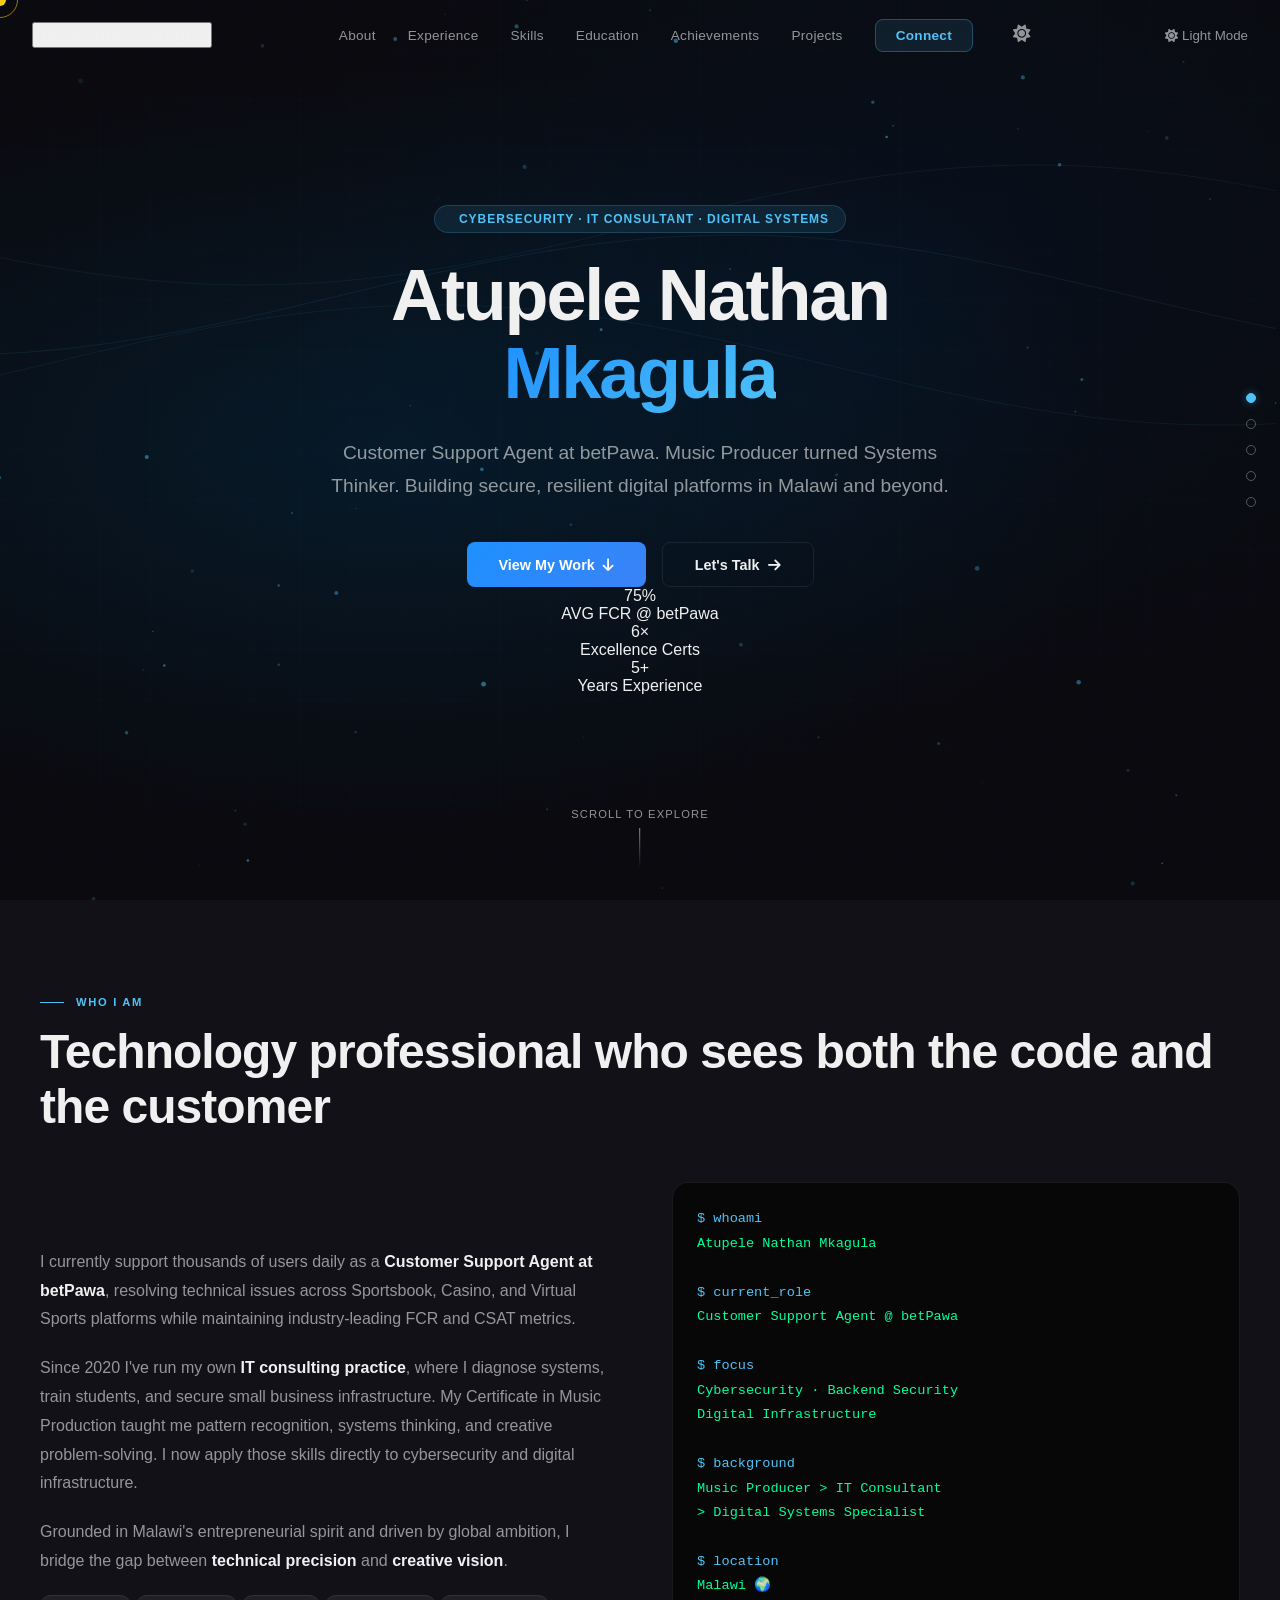
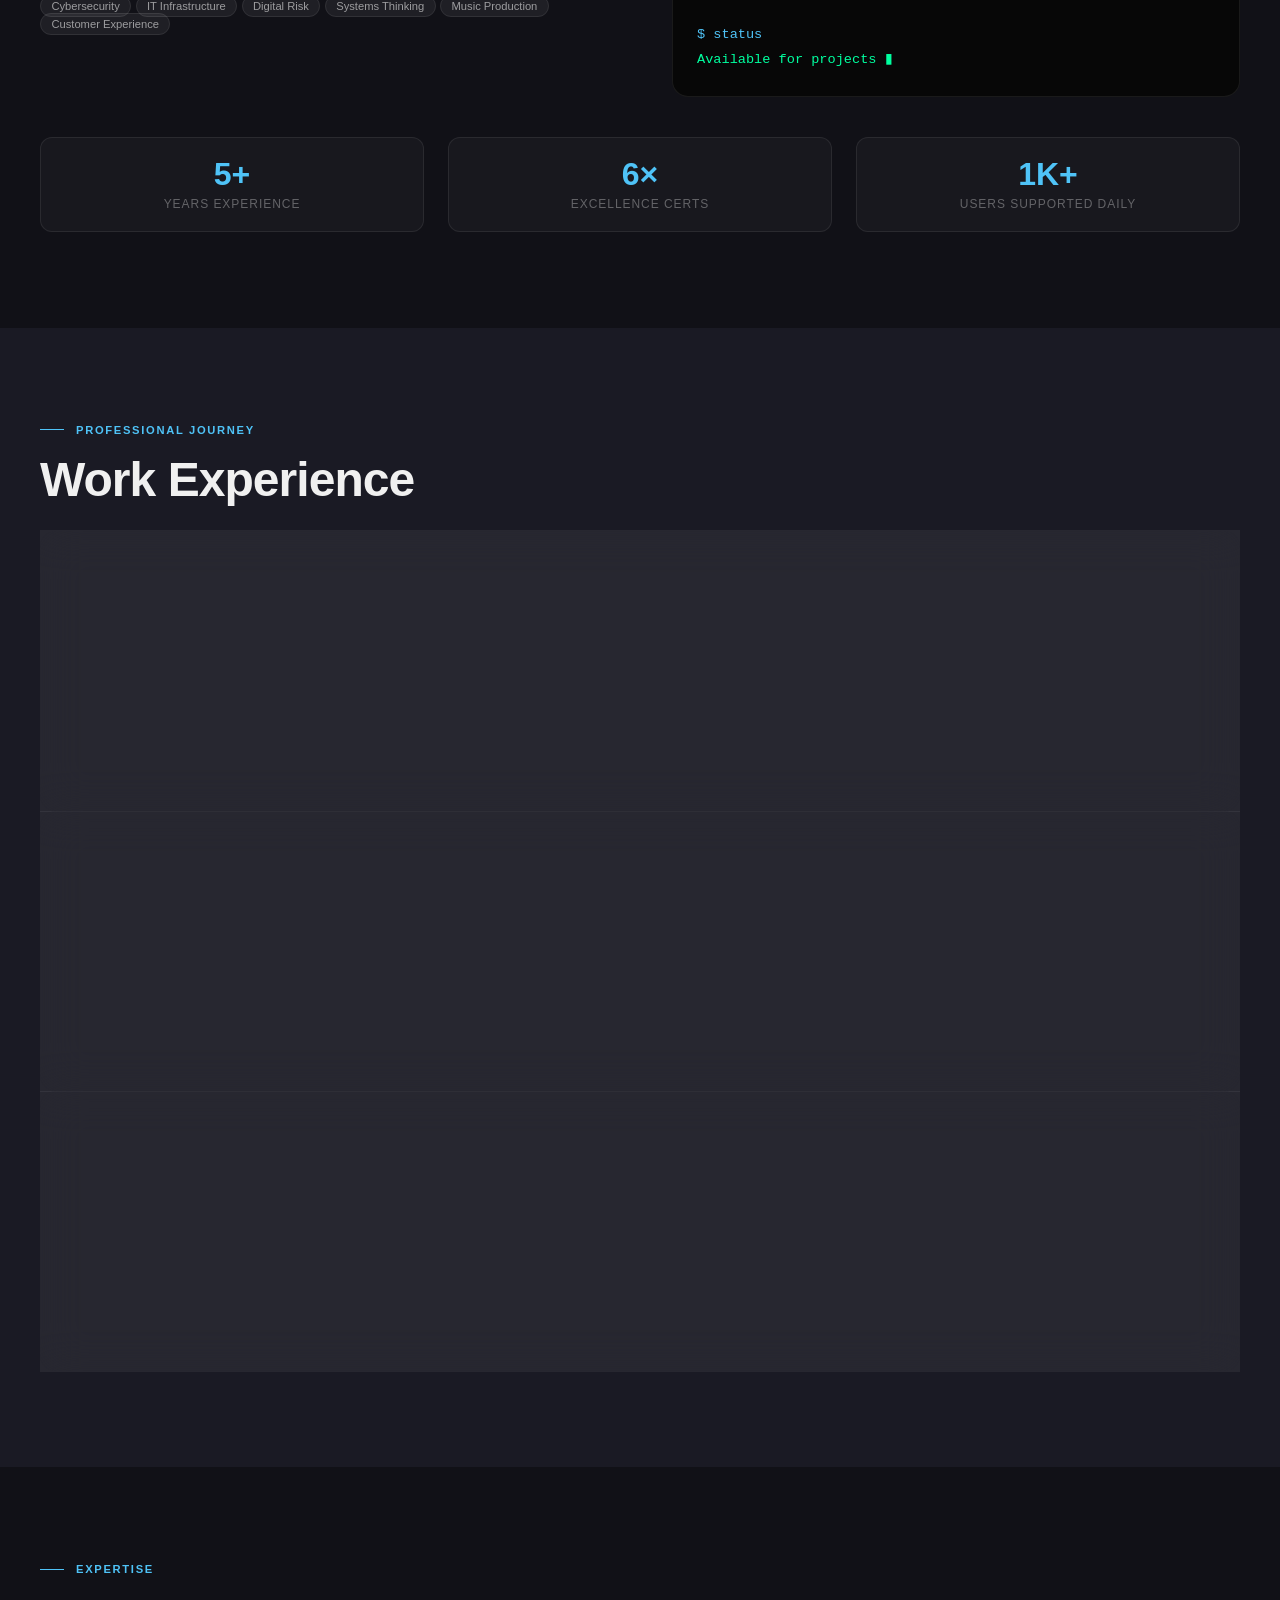
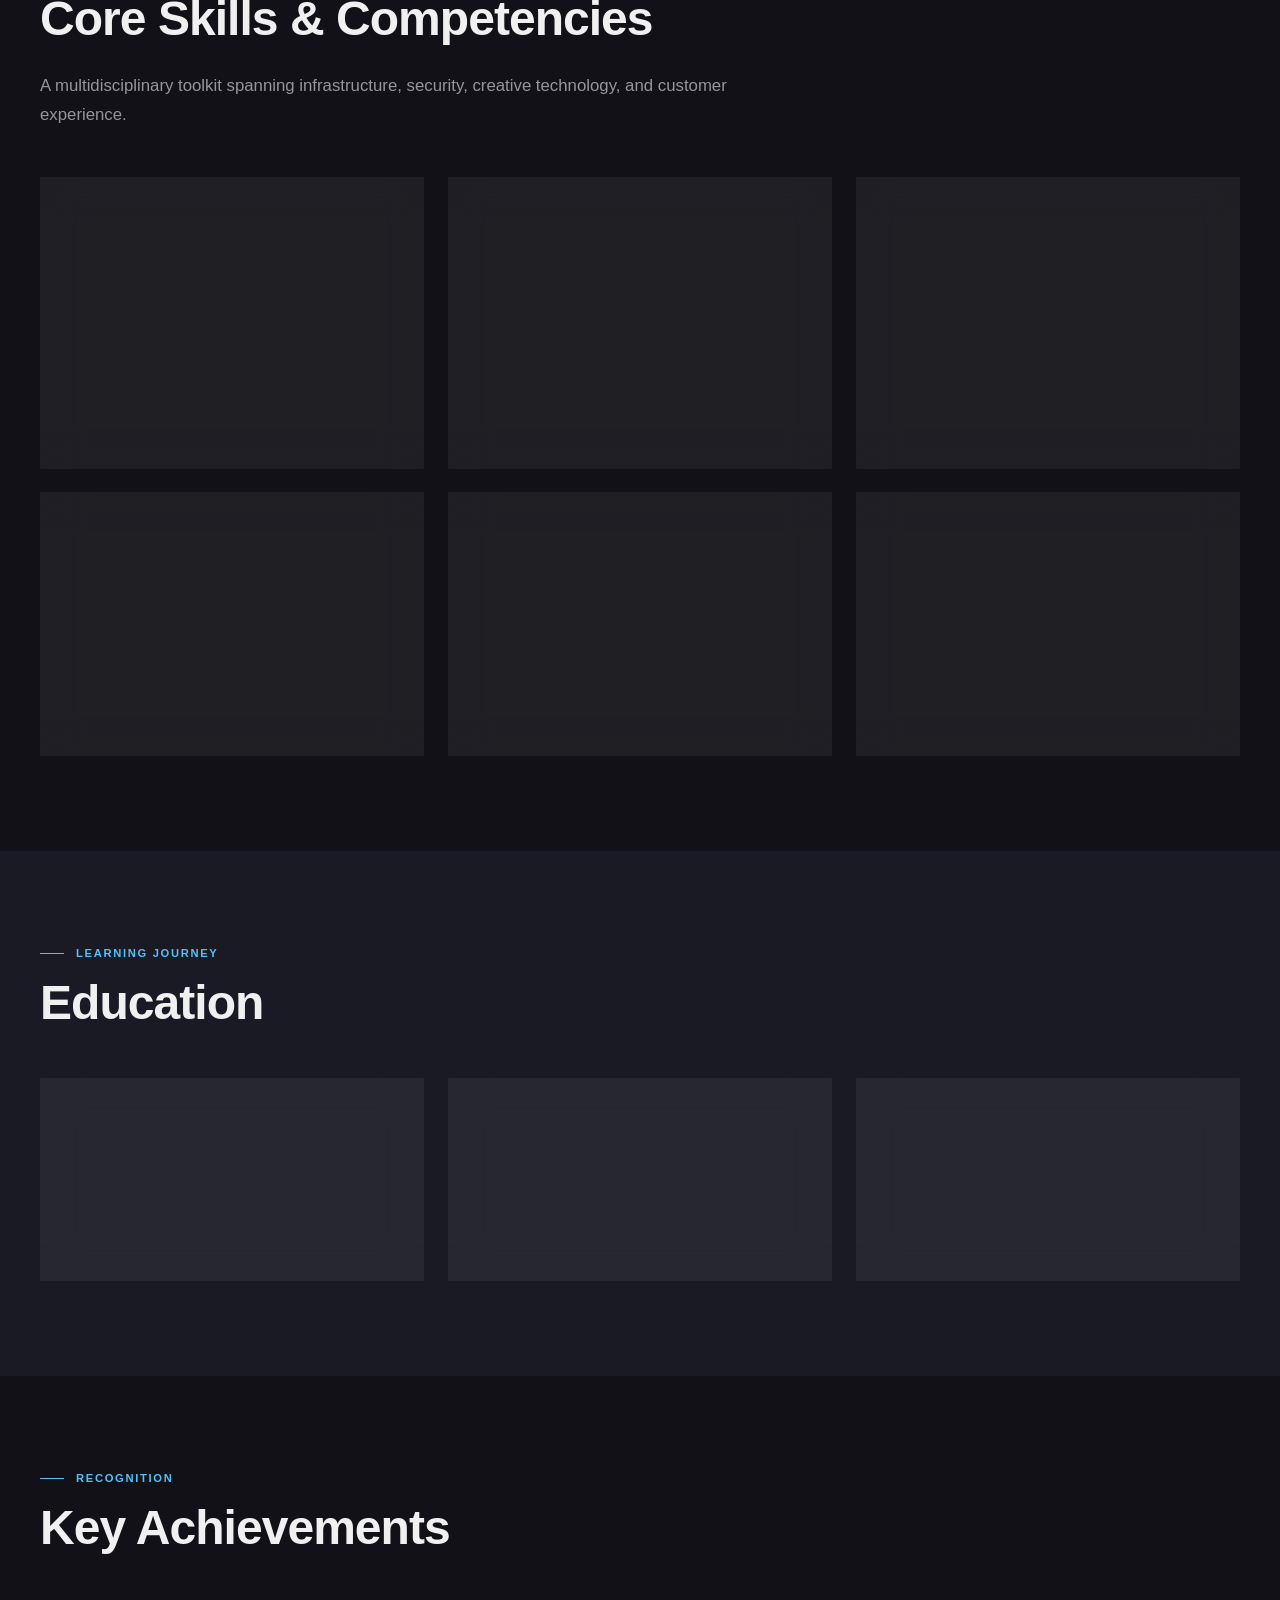
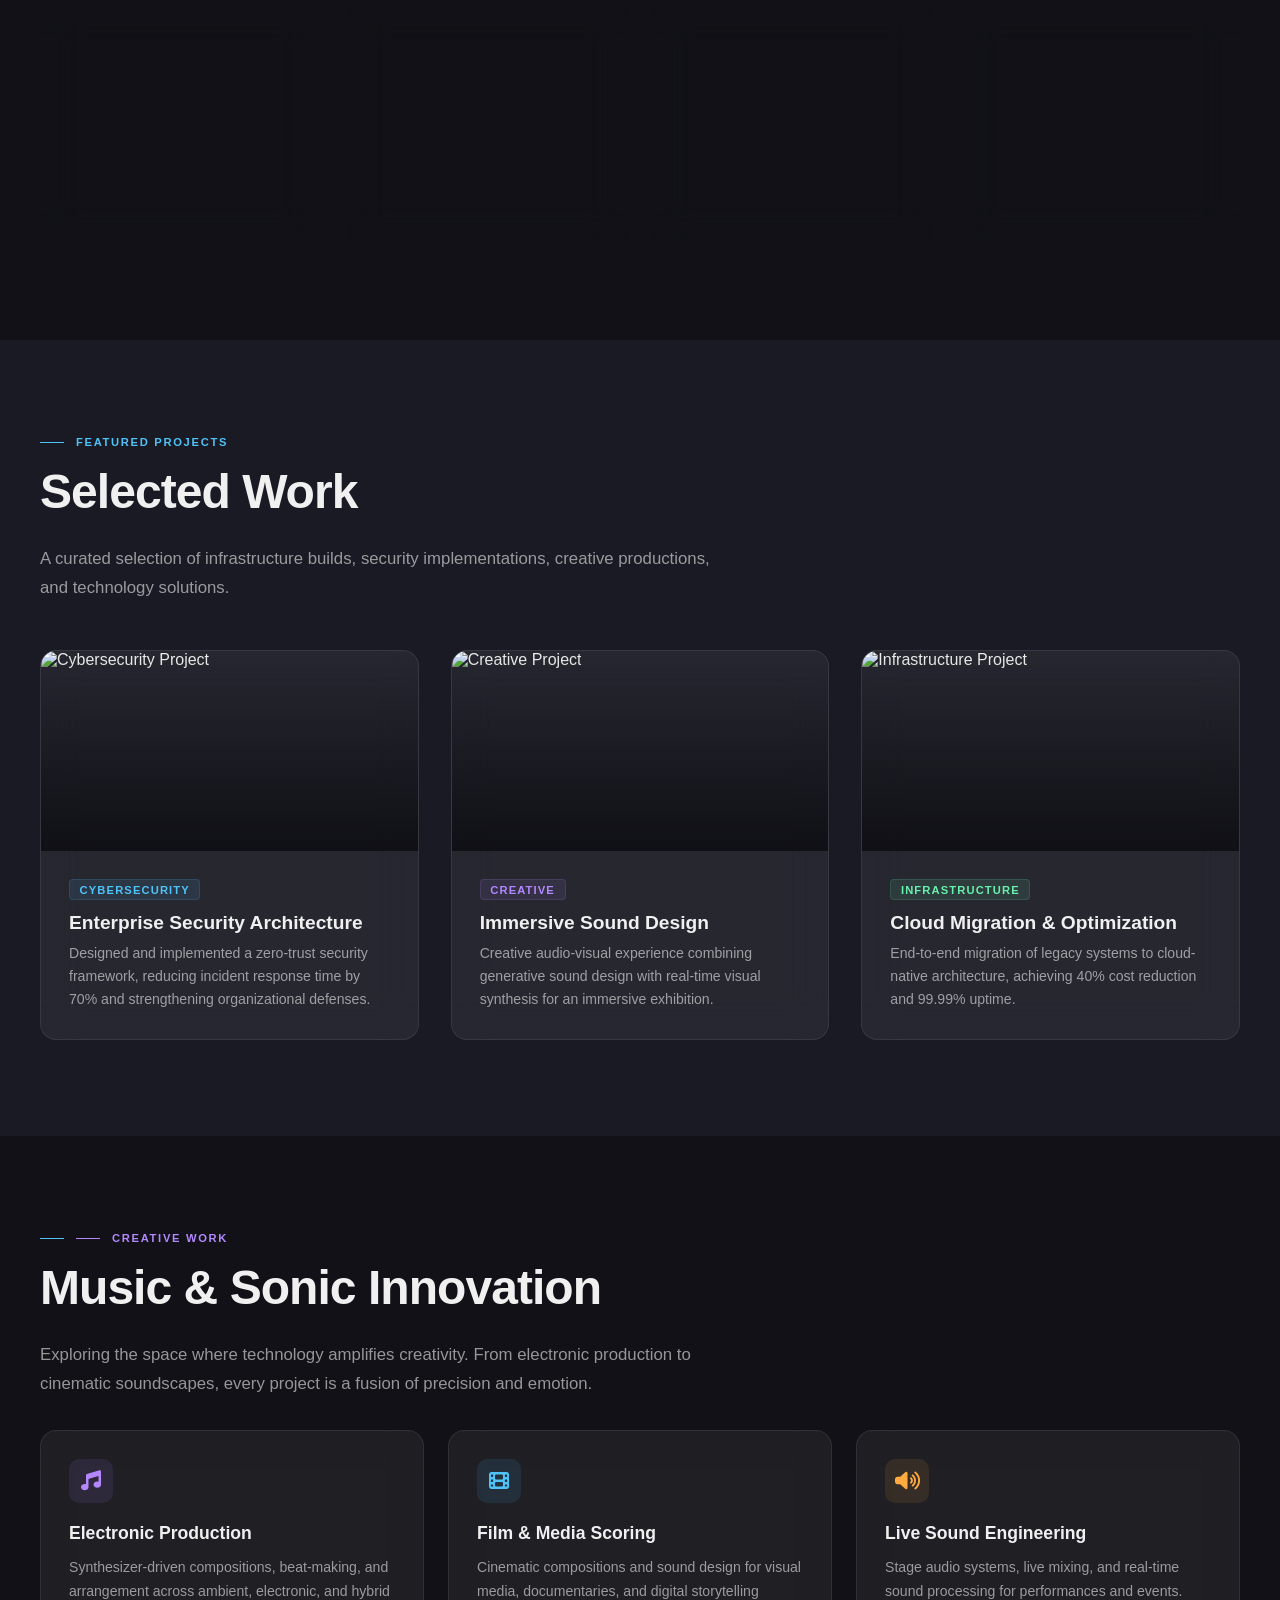
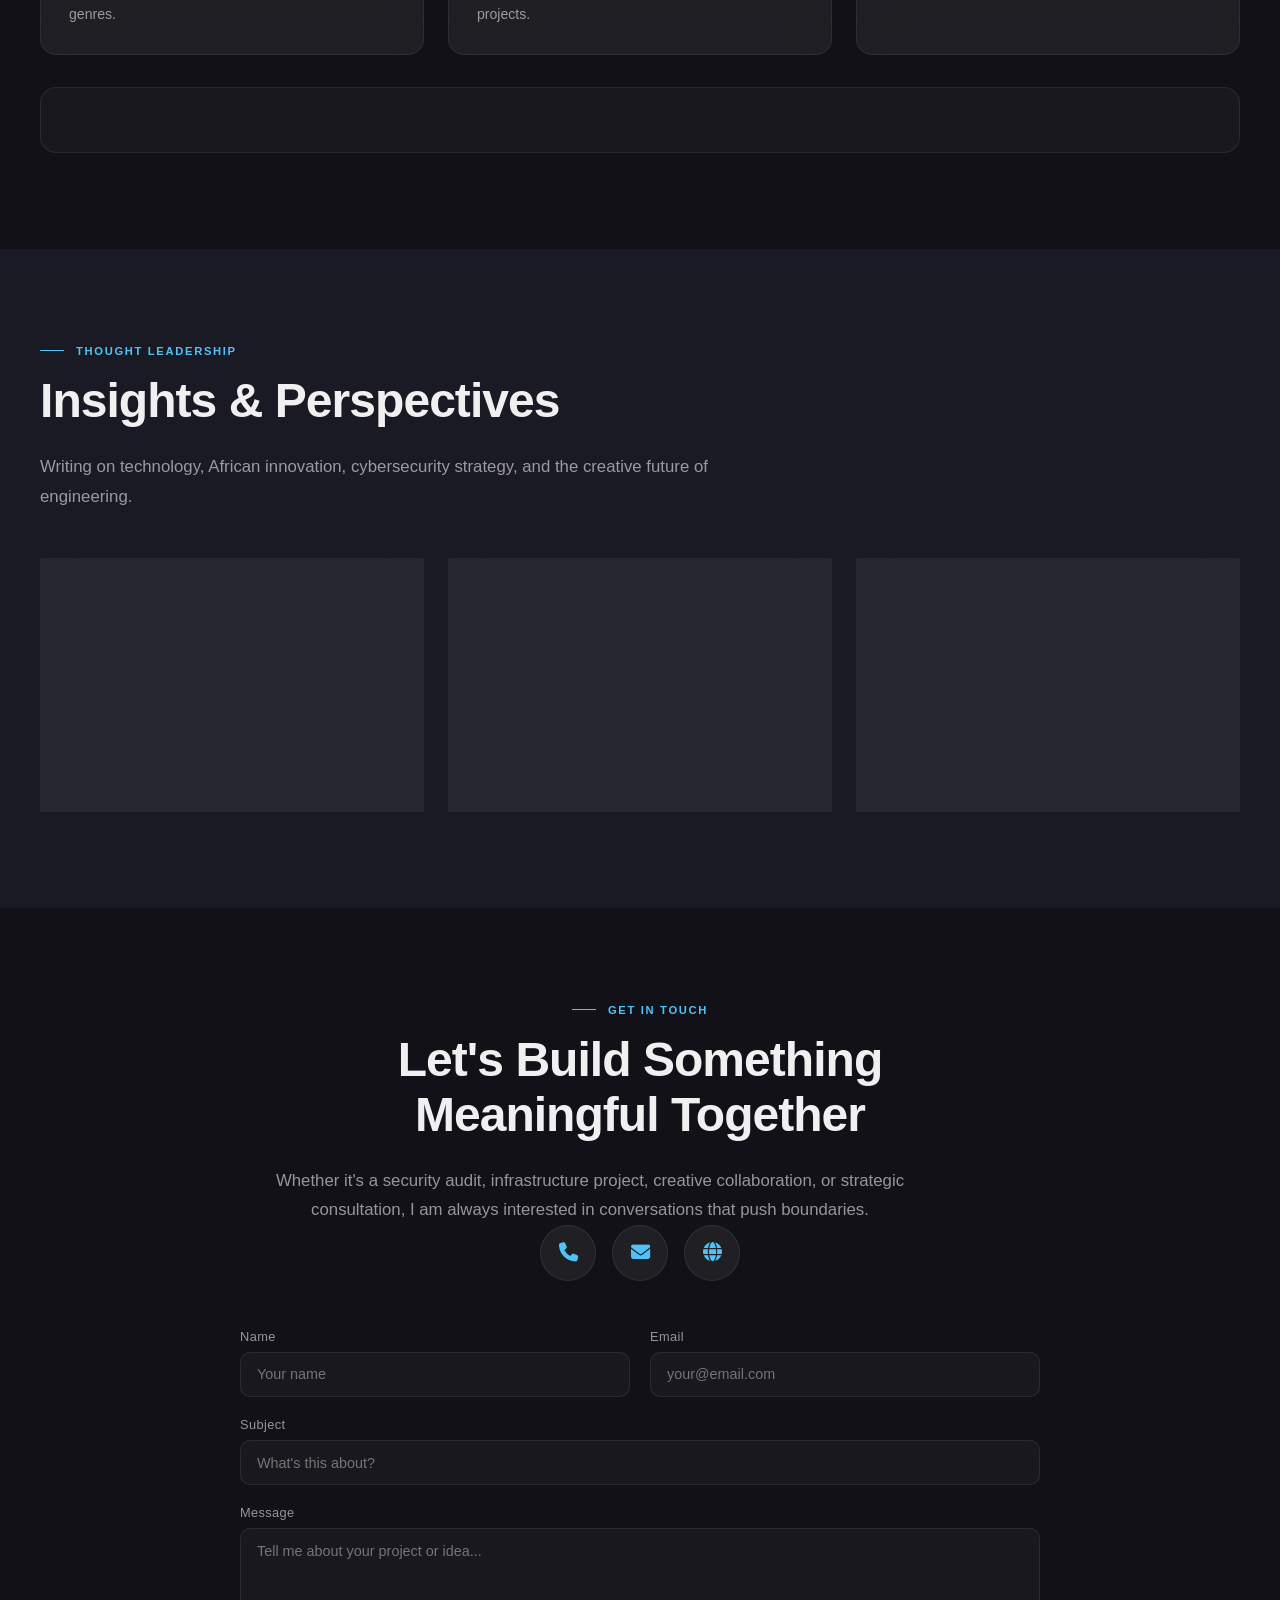
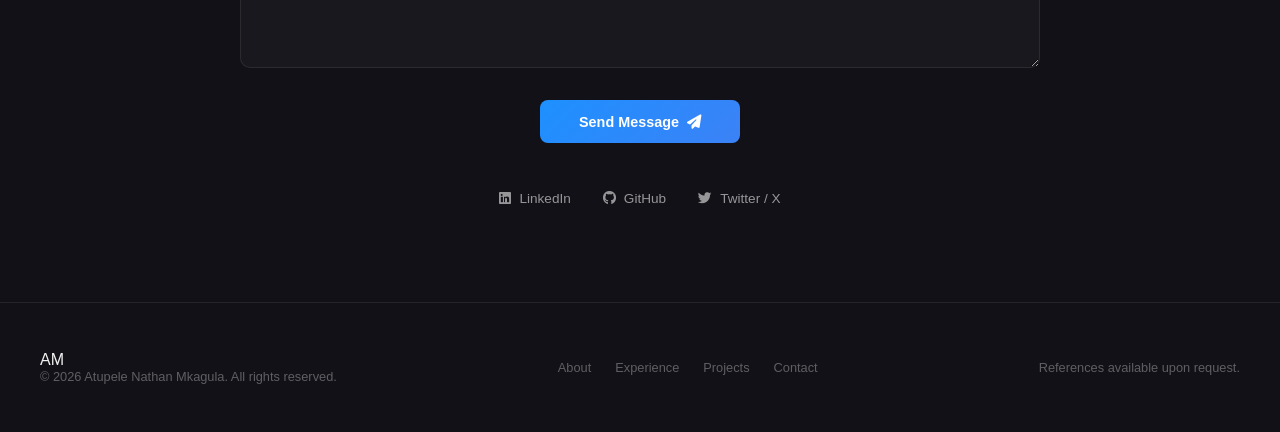
==== main/index.html @ 5ea6d893 "Rename index.html to main/index.html" ====
<!DOCTYPE html>
<html lang="en">
<head>
    <meta charset="UTF-8">
    <meta name="viewport" content="width=device-width, initial-scale=1.0, viewport-fit=cover">
    <title>Atupele Nathan Mkagula</title>
    
    <script src="https://cdn.tailwindcss.com"></script>
    <link rel="stylesheet" href="https://cdnjs.cloudflare.com/ajax/libs/font-awesome/6.5.1/css/all.min.css">
    <link rel="stylesheet" href="https://cdn.jsdelivr.net/npm/@fontsource/inter@5.0.16/400.css">
    <link rel="stylesheet" href="https://cdn.jsdelivr.net/npm/@fontsource/inter@5.0.16/500.css">
    <link rel="stylesheet" href="https://cdn.jsdelivr.net/npm/@fontsource/inter@5.0.16/600.css">
    <link rel="stylesheet" href="https://cdn.jsdelivr.net/npm/@fontsource/inter@5.0.16/700.css">
    <link rel="stylesheet" href="https://cdn.jsdelivr.net/npm/@fontsource/inter@5.0.16/800.css">
    <link rel="stylesheet" href="https://cdn.jsdelivr.net/npm/@fontsource/space-grotesk@5.0.18/300.css">
    <link rel="stylesheet" href="https://cdn.jsdelivr.net/npm/@fontsource/space-grotesk@5.0.18/400.css">
    <link rel="stylesheet" href="https://cdn.jsdelivr.net/npm/@fontsource/space-grotesk@5.0.18/500.css">
    <link rel="stylesheet" href="https://cdn.jsdelivr.net/npm/@fontsource/space-grotesk@5.0.18/600.css">
    <link rel="stylesheet" href="https://cdn.jsdelivr.net/npm/@fontsource/space-grotesk@5.0.18/700.css">
    
    <style>
        *, *::before, *::after { margin: 0; padding: 0; box-sizing: border-box; }
        
        :root {
            --brand-blue: #1e90ff;
            --brand-light: #4fc3f7;
            --brand-gold: #ffd700;
            --brand-purple: #b388ff;
            --brand-green: #69f0ae;
            --brand-warm: #ffab40;
            --duration-fast: 220ms;
            --duration-medium: 520ms;
            --duration-long: 800ms;
            --easing: cubic-bezier(.2,.9,.3,1);
            --card-ease: cubic-bezier(.16,.84,.32,1);
            --spring: cubic-bezier(.34,1.56,.64,1);
            --font-body: 'Inter', -apple-system, sans-serif;
            --font-display: 'Space Grotesk', sans-serif;
        }

        body {
            --bg-primary: #0a0a0f;
            --bg-secondary: #111117;
            --bg-tertiary: #1a1a24;
            --text-primary: #f0f0f0;
            --text-secondary: rgba(240,240,240,0.6);
            --text-muted: rgba(240,240,240,0.35);
            --border-light: rgba(255,255,255,0.08);
            --card-bg: rgba(255,255,255,0.04);
            --card-glass: rgba(255,255,255,0.06);
            --nav-bg: rgba(10,10,15,0.85);
            --surface: rgba(255,255,255,0.03);
            --vh: 1vh;
        }

        body.light-mode {
            --bg-primary: #fafafa;
            --bg-secondary: #ffffff;
            --bg-tertiary: #f4f4f7;
            --text-primary: #18181b;
            --text-secondary: #52525b;
            --text-muted: #a1a1aa;
            --border-light: #e4e4e7;
            --card-bg: #ffffff;
            --card-glass: rgba(255,255,255,0.8);
            --nav-bg: rgba(255,255,255,0.92);
            --surface: rgba(0,0,0,0.03);
        }

        html {
            scroll-behavior: smooth;
            scrollbar-width: thin;
            scrollbar-color: rgba(255,255,255,0.15) transparent;
        }
        
        body {
            background-color: var(--bg-primary);
            color: var(--text-primary);
            font-family: var(--font-body);
            overflow-x: hidden;
            -webkit-font-smoothing: antialiased;
            -moz-osx-font-smoothing: grayscale;
            cursor: none;
            transition: background-color 0.4s ease, color 0.3s ease;
        }

        .loader { position: fixed; inset: 0; z-index: 10000; background: #0a0a0f; display: flex; align-items: center; justify-content: center; flex-direction: column; gap: 1.5rem; transition: opacity 0.6s, visibility 0.6s; }
        .loader.hidden { opacity: 0; visibility: hidden; pointer-events: none; }
        .loader-bar { width: 120px; height: 2px; background: rgba(255,255,255,0.1); border-radius: 2px; overflow: hidden; }
        .loader-bar-inner { height: 100%; background: var(--brand-light); border-radius: 2px; animation: loader-progress 1.5s ease-in-out forwards; }
        @keyframes loader-progress { 0% { width: 0%; } 100% { width: 100%; } }
        .loader-text { font-family: var(--font-display); font-size: 0.75rem; letter-spacing: 0.15em; text-transform: uppercase; color: var(--text-secondary); }

        #cursor { position: fixed; top: 0; left: 0; width: 12px; height: 12px; background: var(--brand-gold); border-radius: 50%; pointer-events: none; z-index: 9999; transform: translate(-50%,-50%); transition: width 220ms var(--spring), height 220ms var(--spring), background 220ms, opacity 220ms; mix-blend-mode: exclusion; }
        #cursor-ring { position: fixed; top: 0; left: 0; width: 36px; height: 36px; border: 1.5px solid rgba(255,215,0,0.55); border-radius: 50%; pointer-events: none; z-index: 9998; transform: translate(-50%,-50%); transition: width 380ms var(--easing), height 380ms var(--easing), border-color 380ms, transform 380ms var(--easing); }
        body.cursor-hover #cursor { width: 20px; height: 20px; }
        body.cursor-hover #cursor-ring { width: 54px; height: 54px; border-color: rgba(255,215,0,0.4); }

        @media (hover: none) and (pointer: coarse), (prefers-reduced-motion: reduce) { body { cursor: auto; } #cursor, #cursor-ring { display: none; } }

        .nav { position: fixed; top: 0; left: 0; right: 0; z-index: 1000; padding: 1rem 2rem; transition: all 0.4s var(--card-ease); }
        .nav.scrolled { background: var(--nav-bg); backdrop-filter: blur(20px); -webkit-backdrop-filter: blur(20px); border-bottom: 1px solid var(--border-light); padding: 0.7rem 2rem; }
        .nav-inner { max-width: 1400px; margin: 0 auto; display: flex; align-items: center; justify-content: space-between; }
        .nav-logo { font-family: var(--font-display); font-weight: 700; font-size: 1.15rem; letter-spacing: -0.02em; color: var(--text-primary); text-decoration: none; display: flex; align-items: center; gap: 0.5rem; cursor: none; }
        .nav-logo .logo-dot { width: 8px; height: 8px; border-radius: 50%; background: var(--brand-light); display: inline-block; animation: pulse-dot 2s ease-in-out infinite; }
        @keyframes pulse-dot { 0%,100% { opacity:1; transform:scale(1); } 50% { opacity:0.5; transform:scale(0.7); } }
        
        .nav-links { display: flex; gap: 2rem; list-style: none; align-items: center; }
        .nav-links a { color: var(--text-secondary); text-decoration: none; font-size: 0.85rem; font-weight: 500; letter-spacing: 0.02em; transition: color 0.3s; position: relative; cursor: none; }
        .nav-links a:hover { color: var(--text-primary); }
        .nav-links a::after { content: ''; position: absolute; bottom: -4px; left: 0; width: 0; height: 2px; background: linear-gradient(90deg, var(--brand-blue), var(--brand-light)); border-radius: 999px; transition: width 280ms var(--spring); }
        .nav-links a:hover::after, .nav-links a.active::after { width: 100%; }
        
        .nav-cta { padding: 0.5rem 1.25rem; background: rgba(79,195,247,0.1); border: 1px solid rgba(79,195,247,0.3); border-radius: 8px; color: var(--brand-light) !important; font-weight: 600 !important; transition: all 0.3s !important; }
        .nav-cta:hover { background: rgba(79,195,247,0.2) !important; border-color: var(--brand-light) !important; }
        .nav-cta::after { display: none !important; }

        .nav-hamburger { display: none; flex-direction: column; gap: 5px; cursor: none; background: none; border: none; padding: 4px; }
        .nav-hamburger span { width: 24px; height: 2px; background: var(--text-primary); border-radius: 2px; transition: all 0.3s; }

        #dark-mode-toggle { background: transparent; border: none; color: var(--text-secondary); font-size: 1.1rem; cursor: none; padding: 0.5rem; border-radius: 50%; transition: all 0.3s; }
        #dark-mode-toggle:hover { color: var(--brand-light); transform: rotate(15deg) scale(1.1); }

        .hero-section { position: relative; min-height: 100vh; min-height: calc(var(--vh, 1vh) * 100); display: flex; align-items: center; justify-content: center; overflow: hidden; }
        .hero-bg { position: absolute; inset: 0; z-index: 0; }
        .hero-bg-image { position: absolute; inset: 0; background-size: cover; background-position: center; transition: transform 8s ease-out; }
        .hero-section:hover .hero-bg-image { transform: scale(1.03); }
        .hero-bg-overlay { position: absolute; inset: 0; z-index: 1; background: radial-gradient(ellipse at 30% 50%, rgba(0,50,80,0.4) 0%, transparent 60%), radial-gradient(ellipse at 70% 30%, rgba(0,30,60,0.3) 0%, transparent 50%), linear-gradient(to bottom, rgba(10,10,15,0.3), rgba(10,10,15,0.8)); }
        .light-mode .hero-bg-overlay { background: radial-gradient(ellipse at 30% 50%, rgba(30,144,255,0.15) 0%, transparent 60%), radial-gradient(ellipse at 70% 30%, rgba(30,144,255,0.1) 0%, transparent 50%), linear-gradient(to bottom, rgba(250,250,250,0.5), rgba(250,250,250,0.85)); }
        .hero-canvas { position: absolute; inset: 0; z-index: 2; pointer-events: none; }
        
        .hero-content { position: relative; z-index: 10; text-align: center; max-width: 900px; padding: 2rem; }
        .hero-label { display: inline-flex; align-items: center; gap: 0.5rem; padding: 0.4rem 1rem; border-radius: 100px; font-size: 0.75rem; font-weight: 600; letter-spacing: 0.08em; text-transform: uppercase; margin-bottom: 1.5rem; backdrop-filter: blur(10px); -webkit-backdrop-filter: blur(10px); background: rgba(79,195,247,0.1); border: 1px solid rgba(79,195,247,0.2); color: var(--brand-light); }
        .hero-title { font-family: var(--font-display); font-weight: 700; font-size: clamp(2.5rem, 6vw, 4.5rem); line-height: 1.08; letter-spacing: -0.03em; margin-bottom: 1.5rem; }
        .hero-title .highlight { background: linear-gradient(135deg, var(--brand-blue), var(--brand-light)); -webkit-background-clip: text; -webkit-text-fill-color: transparent; background-clip: text; }
        .hero-subtitle { font-size: clamp(1rem, 2vw, 1.2rem); color: var(--text-secondary); line-height: 1.7; max-width: 650px; margin: 0 auto 2.5rem; font-weight: 400; }
        .hero-cta-group { display: flex; gap: 1rem; justify-content: center; flex-wrap: wrap; }
        
        .btn-glow { position: relative; overflow: hidden; transition: transform 280ms var(--spring), box-shadow 280ms; background: linear-gradient(135deg, var(--brand-blue), #3b82f6); color: white; border: none; padding: 0.85rem 2rem; border-radius: 8px; font-size: 0.9rem; font-weight: 600; font-family: var(--font-body); cursor: none; text-decoration: none; display: inline-flex; align-items: center; gap: 0.5rem; }
        .btn-glow::before { content: ''; position: absolute; inset: 0; background: linear-gradient(120deg, transparent 30%, rgba(255,255,255,0.18) 50%, transparent 70%); transform: translateX(-100%); transition: transform 500ms var(--easing); }
        .btn-glow:hover::before { transform: translateX(100%); }
        .btn-glow:hover { transform: scale(1.04) translateY(-2px); box-shadow: 0 8px 28px rgba(30,144,255,0.35); }
        .btn-glow:active { transform: scale(0.97); }
        
        .btn-outline { padding: 0.85rem 2rem; border-radius: 8px; font-size: 0.9rem; font-weight: 600; font-family: var(--font-body); cursor: none; transition: all 0.3s; text-decoration: none; display: inline-flex; align-items: center; gap: 0.5rem; background: transparent; color: var(--text-primary); border: 1px solid var(--border-light); backdrop-filter: blur(10px); }
        .btn-outline:hover { border-color: var(--text-secondary); transform: translateY(-2px); }

        .scroll-indicator { position: absolute; bottom: 2rem; left: 50%; transform: translateX(-50%); z-index: 10; display: flex; flex-direction: column; align-items: center; gap: 0.5rem; color: var(--text-secondary); font-size: 0.7rem; letter-spacing: 0.1em; text-transform: uppercase; }
        .scroll-indicator .scroll-line { width: 1px; height: 40px; background: linear-gradient(to bottom, var(--text-secondary), transparent); animation: scroll-pulse 2s ease-in-out infinite; }
        @keyframes scroll-pulse { 0%,100% { opacity:1; height:40px; } 50% { opacity:0.3; height:20px; } }

        .section { padding: 6rem 2rem; position: relative; }
        .section-inner { max-width: 1200px; margin: 0 auto; }
        .section-label { font-size: 0.7rem; font-weight: 600; letter-spacing: 0.15em; text-transform: uppercase; color: var(--brand-light); margin-bottom: 1rem; display: flex; align-items: center; gap: 0.75rem; }
        .section-label::before { content: ''; width: 24px; height: 1px; background: var(--brand-light); }
        .section-title { font-family: var(--font-display); font-weight: 700; font-size: clamp(2rem, 4vw, 3rem); letter-spacing: -0.02em; line-height: 1.15; margin-bottom: 1.5rem; }
        .section-description { font-size: 1.05rem; color: var(--text-secondary); line-height: 1.75; max-width: 700px; }

        .glass-card { background: var(--card-glass); backdrop-filter: blur(20px); -webkit-backdrop-filter: blur(20px); border: 1px solid var(--border-light); border-radius: 16px; padding: 2rem; transition: all 0.4s var(--card-ease); }
        .glass-card:hover { border-color: rgba(255,255,255,0.15); transform: translateY(-4px); box-shadow: 0 20px 60px rgba(0,0,0,0.3); }
        .light-mode .glass-card:hover { box-shadow: 0 20px 60px rgba(30,144,255,0.1); border-color: var(--brand-blue); }

        .ripple { position: absolute; border-radius: 50%; background: rgba(30,144,255,0.18); transform: scale(0); animation: ripple-anim 600ms var(--easing) forwards; pointer-events: none; }
        @keyframes ripple-anim { to { transform: scale(4); opacity: 0; } }

        .about-grid { display: grid; grid-template-columns: 1fr 1fr; gap: 4rem; align-items: center; margin-top: 3rem; }
        .about-portrait { position: relative; aspect-ratio: 4/5; border-radius: 20px; overflow: hidden; background: var(--surface); border: 1px solid var(--border-light); }
        .about-portrait img { width: 100%; height: 100%; object-fit: cover; transition: transform 0.6s var(--card-ease); }
        .about-portrait:hover img { transform: scale(1.05); }
        .about-stats { display: grid; grid-template-columns: repeat(3, 1fr); gap: 1.5rem; margin-top: 2.5rem; }
        .stat-item { text-align: center; padding: 1.25rem; background: var(--surface); border: 1px solid var(--border-light); border-radius: 12px; transition: all 0.3s; }
        .stat-item:hover { border-color: rgba(255,255,255,0.15); background: rgba(255,255,255,0.06); }
        .light-mode .stat-item:hover { border-color: var(--brand-blue); }
        .stat-number { font-family: var(--font-display); font-size: 2rem; font-weight: 700; color: var(--brand-light); line-height: 1; margin-bottom: 0.4rem; }
        .stat-label { font-size: 0.75rem; color: var(--text-muted); text-transform: uppercase; letter-spacing: 0.08em; font-weight: 500; }
        .about-text p { margin-bottom: 1.25rem; color: var(--text-secondary); line-height: 1.8; }
        .about-text p strong { color: var(--text-primary); font-weight: 600; }

        .terminal { font-family: ui-monospace, SFMono-Regular, Menlo, Monaco, monospace; background: #070707; color: #00ff9f; padding: 1.5rem; border-radius: 16px; border: 1px solid var(--border-light); font-size: 0.85rem; line-height: 1.8; }
        .terminal .cmd { color: var(--brand-light); }
        .light-mode .terminal { background: #1a1a2e; }

        .skills-grid { display: grid; grid-template-columns: repeat(auto-fit, minmax(320px, 1fr)); gap: 1.5rem; margin-top: 3rem; }
        .skill-card { padding: 1.75rem; position: relative; overflow: hidden; }
        .skill-card::before { content: ''; position: absolute; top: 0; left: 0; right: 0; height: 2px; background: linear-gradient(90deg, transparent, var(--card-accent, var(--brand-light)), transparent); opacity: 0; transition: opacity 0.4s; }
        .skill-card:hover::before { opacity: 1; }
        .skill-icon { width: 44px; height: 44px; border-radius: 10px; display: flex; align-items: center; justify-content: center; margin-bottom: 1.25rem; font-size: 1.25rem; }
        .skill-card h3 { font-family: var(--font-display); font-weight: 600; font-size: 1.1rem; margin-bottom: 0.75rem; }
        .skill-card p { font-size: 0.88rem; color: var(--text-secondary); line-height: 1.65; }
        .skill-tags { display: flex; flex-wrap: wrap; gap: 0.4rem; margin-top: 1rem; }
        .skill-tag { padding: 0.25rem 0.65rem; border-radius: 100px; font-size: 0.7rem; font-weight: 500; background: rgba(255,255,255,0.06); border: 1px solid rgba(255,255,255,0.08); color: var(--text-secondary); }

        .experience-card { padding: 2rem; }
        .experience-card .exp-header { display: flex; justify-content: space-between; align-items: flex-start; margin-bottom: 1rem; flex-wrap: wrap; gap: 0.5rem; }
        .experience-card h3 { font-family: var(--font-display); font-size: 1.3rem; font-weight: 600; }
        .experience-card .exp-company { color: var(--brand-light); font-weight: 600; font-size: 0.95rem; }
        .experience-card .exp-date { color: var(--text-muted); font-size: 0.85rem; }
        .experience-card ul { list-style: none; margin-top: 1rem; }
        .experience-card ul li { display: flex; align-items: flex-start; gap: 0.5rem; font-size: 0.9rem; color: var(--text-secondary); line-height: 1.6; margin-bottom: 0.5rem; }
        .experience-card ul li i { color: var(--brand-light); margin-top: 4px; font-size: 0.75rem; flex-shrink: 0; }

        .edu-grid { display: grid; grid-template-columns: repeat(auto-fit, minmax(300px, 1fr)); gap: 1.5rem; margin-top: 3rem; }
        .edu-card { padding: 2rem; }
        .edu-card .edu-icon { font-size: 2rem; margin-bottom: 1rem; }
        .edu-card h3 { font-family: var(--font-display); font-weight: 600; font-size: 1.05rem; margin-bottom: 0.25rem; }
        .edu-card .edu-school { color: var(--text-secondary); font-size: 0.85rem; margin-bottom: 0.5rem; }
        .edu-card .edu-degree { font-weight: 600; font-size: 0.9rem; margin-bottom: 0.25rem; }
        .edu-card .edu-year { color: var(--text-muted); font-size: 0.8rem; }

        .achieve-grid { display: grid; grid-template-columns: repeat(auto-fit, minmax(280px, 1fr)); gap: 1.5rem; margin-top: 3rem; }
        .achieve-card { padding: 2rem; background: linear-gradient(135deg, rgba(30,144,255,0.08), rgba(79,195,247,0.03)); border: 1px solid rgba(79,195,247,0.12); }
        .achieve-card:hover { border-color: rgba(79,195,247,0.3); }
        .achieve-card .achieve-icon { font-size: 2rem; margin-bottom: 1rem; }
        .achieve-card h3 { font-family: var(--font-display); font-weight: 600; font-size: 1.05rem; margin-bottom: 0.5rem; }
        .achieve-card p { font-size: 0.88rem; color: var(--text-secondary); line-height: 1.65; }

        .projects-grid { display: grid; grid-template-columns: repeat(auto-fit, minmax(350px, 1fr)); gap: 2rem; margin-top: 3rem; }
        .project-card { padding: 0; overflow: hidden; }
        .project-card-image { height: 200px; position: relative; overflow: hidden; }
        .project-card-image img { width: 100%; height: 100%; object-fit: cover; transition: transform 0.6s var(--card-ease); }
        .project-card:hover .project-card-image img { transform: scale(1.08); }
        .project-card-image-overlay { position: absolute; inset: 0; background: linear-gradient(to bottom, transparent, rgba(10,10,15,0.8)); }
        .project-card-body { padding: 1.75rem; }
        .project-card-label { font-size: 0.7rem; font-weight: 600; letter-spacing: 0.1em; text-transform: uppercase; margin-bottom: 0.75rem; display: inline-block; padding: 0.2rem 0.6rem; border-radius: 4px; background: rgba(79,195,247,0.1); color: var(--brand-light); border: 1px solid rgba(79,195,247,0.15); }
        .project-card h3 { font-family: var(--font-display); font-weight: 600; font-size: 1.2rem; margin-bottom: 0.5rem; }
        .project-card p { font-size: 0.88rem; color: var(--text-secondary); line-height: 1.65; }

        .music-visualizer { display: flex; align-items: flex-end; justify-content: center; gap: 3px; height: 60px; margin-top: 2rem; padding: 2rem; background: var(--surface); border: 1px solid var(--border-light); border-radius: 16px; }
        .viz-bar { width: 4px; background: linear-gradient(to top, var(--brand-purple), var(--brand-light)); border-radius: 2px; animation: viz-bounce 1s ease-in-out infinite; }
        @keyframes viz-bounce { 0%,100% { height: 10px; } 50% { height: var(--bar-height, 40px); } }

        .thought-grid { display: grid; grid-template-columns: repeat(auto-fit, minmax(300px, 1fr)); gap: 1.5rem; margin-top: 3rem; }
        .thought-card { padding: 2rem; cursor: none; }
        .thought-card .thought-date { font-size: 0.72rem; color: var(--text-muted); margin-bottom: 1rem; letter-spacing: 0.05em; }
        .thought-card h3 { font-family: var(--font-display); font-weight: 600; font-size: 1.1rem; margin-bottom: 0.5rem; line-height: 1.35; transition: color 0.3s; }
        .thought-card:hover h3 { color: var(--brand-light); }
        .thought-card p { font-size: 0.85rem; color: var(--text-secondary); line-height: 1.65; }
        .thought-card .read-more { display: inline-flex; align-items: center; gap: 0.4rem; margin-top: 1.25rem; font-size: 0.8rem; font-weight: 600; color: var(--brand-light); transition: gap 0.3s; }
        .thought-card:hover .read-more { gap: 0.7rem; }

        .contact-inner { max-width: 800px; margin: 0 auto; text-align: center; }
        .contact-form { display: grid; grid-template-columns: 1fr 1fr; gap: 1.25rem; text-align: left; margin-top: 3rem; }
        .contact-form .full-width { grid-column: 1 / -1; }
        .form-group label { display: block; font-size: 0.8rem; font-weight: 500; color: var(--text-secondary); margin-bottom: 0.5rem; letter-spacing: 0.03em; }
        .form-group input, .form-group textarea { width: 100%; padding: 0.85rem 1rem; background: var(--surface); border: 1px solid var(--border-light); border-radius: 10px; color: var(--text-primary); font-family: var(--font-body); font-size: 0.9rem; transition: all 0.3s; outline: none; }
        .form-group input:focus, .form-group textarea:focus { border-color: rgba(79,195,247,0.4); background: rgba(255,255,255,0.06); box-shadow: 0 0 0 3px rgba(79,195,247,0.1); }
        .form-group textarea { min-height: 140px; resize: vertical; }
        .form-submit { grid-column: 1 / -1; display: flex; justify-content: center; margin-top: 0.5rem; }
        .contact-links { display: flex; justify-content: center; gap: 2rem; margin-top: 3rem; flex-wrap: wrap; }
        .contact-link { display: flex; align-items: center; gap: 0.5rem; color: var(--text-secondary); text-decoration: none; font-size: 0.85rem; font-weight: 500; transition: color 0.3s; cursor: none; }
        .contact-link:hover { color: var(--text-primary); }

        .contact-icons { display: flex; justify-content: center; gap: 1rem; margin-bottom: 2rem; }
        .contact-icon-btn { width: 56px; height: 56px; border-radius: 50%; display: flex; align-items: center; justify-content: center; background: var(--card-glass); border: 1px solid var(--border-light); color: var(--brand-light); font-size: 1.2rem; transition: all 0.3s var(--spring); cursor: none; text-decoration: none; }
        .contact-icon-btn:hover { transform: translateY(-4px) scale(1.08); border-color: var(--brand-light); box-shadow: 0 8px 24px rgba(79,195,247,0.2); }

        .footer { padding: 3rem 2rem; border-top: 1px solid var(--border-light); background: var(--bg-secondary); }
        .footer-inner { max-width: 1200px; margin: 0 auto; display: flex; justify-content: space-between; align-items: center; flex-wrap: wrap; gap: 1rem; }
        .footer-text { font-size: 0.8rem; color: var(--text-muted); }
        .footer-links { display: flex; gap: 1.5rem; }
        .footer-links a { color: var(--text-muted); text-decoration: none; font-size: 0.8rem; transition: color 0.3s; cursor: none; }
        .footer-links a:hover { color: var(--text-primary); }

        #scroll-top { position: fixed; bottom: 32px; right: 32px; width: 48px; height: 48px; background: linear-gradient(135deg, var(--brand-blue), #3b82f6); color: white; border-radius: 50%; display: flex; align-items: center; justify-content: center; cursor: none; z-index: 200; opacity: 0; pointer-events: none; transform: translateY(16px) scale(0.85); transition: opacity 300ms, transform 350ms var(--spring), box-shadow 300ms; box-shadow: 0 6px 24px rgba(30,144,255,0.3); border: none; font-size: 1rem; }
        #scroll-top.visible { opacity: 1; pointer-events: auto; transform: translateY(0) scale(1); }
        #scroll-top:hover { box-shadow: 0 10px 36px rgba(30,144,255,0.45); transform: translateY(-3px) scale(1.07); }

        .theme-nav { position: fixed; right: 1.5rem; top: 50%; transform: translateY(-50%); z-index: 100; display: flex; flex-direction: column; gap: 1rem; }
        .theme-nav-dot { width: 10px; height: 10px; border-radius: 50%; border: 1.5px solid rgba(255,255,255,0.3); background: transparent; cursor: none; transition: all 0.3s; position: relative; }
        .theme-nav-dot.active { border-color: var(--brand-light); background: var(--brand-light); box-shadow: 0 0 10px rgba(79,195,247,0.4); }
        .theme-nav-dot:hover { border-color: rgba(255,255,255,0.6); transform: scale(1.3); }
        .theme-nav-dot .tooltip { position: absolute; right: calc(100% + 10px); top: 50%; transform: translateY(-50%); background: rgba(10,10,15,0.9); backdrop-filter: blur(10px); border: 1px solid var(--border-light); padding: 0.35rem 0.75rem; border-radius: 6px; font-size: 0.7rem; font-weight: 500; white-space: nowrap; opacity: 0; pointer-events: none; transition: opacity 0.3s; color: var(--text-primary); }
        .light-mode .theme-nav-dot .tooltip { background: rgba(255,255,255,0.95); }
        .theme-nav-dot:hover .tooltip { opacity: 1; }

        .mobile-menu { display: none; position: fixed; inset: 0; z-index: 999; background: rgba(10,10,15,0.95); backdrop-filter: blur(20px); -webkit-backdrop-filter: blur(20px); flex-direction: column; align-items: center; justify-content: center; gap: 2rem; }
        .light-mode .mobile-menu { background: rgba(250,250,250,0.98); }
        .mobile-menu.open { display: flex; }
        .mobile-menu a { font-family: var(--font-display); font-size: 1.5rem; font-weight: 600; color: var(--text-primary); text-decoration: none; transition: color 0.3s; cursor: none; }
        .mobile-menu a:hover { color: var(--brand-light); }
        .mobile-close { position: absolute; top: 1.5rem; right: 1.5rem; background: none; border: none; color: var(--text-primary); font-size: 1.5rem; cursor: none; }

        .fade-in { opacity: 0; transform: translateY(30px); transition: all 0.8s var(--card-ease); }
        .fade-in.visible { opacity: 1; transform: translateY(0); }
        .fade-in-delay-1 { transition-delay: 0.1s; }
        .fade-in-delay-2 { transition-delay: 0.2s; }
        .fade-in-delay-3 { transition-delay: 0.3s; }
        .fade-in-delay-4 { transition-delay: 0.4s; }

        @keyframes float { 0% { transform: translateY(0px) rotate(0deg); } 50% { transform: translateY(-10px) rotate(2deg); } 100% { transform: translateY(0px) rotate(0deg); } }
        .animate-float { animation: float 6s ease-in-out infinite; }

        .heading-font { font-family: var(--font-display); }

        @media (max-width: 900px) {
            .nav-links { display: none; }
            .nav-hamburger { display: flex; }
            .about-grid { grid-template-columns: 1fr; gap: 2rem; }
            .about-portrait { max-height: 400px; }
            .about-stats { grid-template-columns: repeat(3, 1fr); }
            .projects-grid { grid-template-columns: 1fr; }
            .contact-form { grid-template-columns: 1fr; }
            .theme-nav { display: none; }
            .section { padding: 4rem 1.5rem; }
            .hero-cta-group { flex-direction: column; align-items: center; }
            .skills-grid { grid-template-columns: 1fr; }
        }
        @media (max-width: 600px) {
            .about-stats { grid-template-columns: 1fr; }
            .thought-grid { grid-template-columns: 1fr; }
            .footer-inner { flex-direction: column; text-align: center; }
            .hero-title { font-size: 2.2rem; }
            .edu-grid { grid-template-columns: 1fr; }
            .achieve-grid { grid-template-columns: 1fr; }
        }
    </style>
</head>

<body>
    <div class="loader" id="loader">
        <div class="loader-text">Loading Experience</div>
        <div class="loader-bar"><div class="loader-bar-inner"></div></div>
    </div>

    <div id="cursor"></div>
    <div id="cursor-ring"></div>

    <button id="scroll-top" aria-label="Scroll to top" onclick="window.scrollTo({top:0,behavior:'smooth'})">
        <i class="fas fa-chevron-up"></i>
    </button>

    <nav class="theme-nav" id="themeNav">
        <div class="theme-nav-dot active" data-target="hero"><span class="tooltip">Home</span></div>
        <div class="theme-nav-dot" data-target="about"><span class="tooltip">About</span></div>
        <div class="theme-nav-dot" data-target="skills"><span class="tooltip">Skills</span></div>
        <div class="theme-nav-dot" data-target="projects"><span class="tooltip">Projects</span></div>
        <div class="theme-nav-dot" data-target="contact"><span class="tooltip">Contact</span></div>
    </nav>

    <nav class="nav" id="mainNav">
        <div class="nav-inner">
            <button id="logo-btn" onclick="scrollToTop(event)" class="nav-logo" aria-label="Back to top">
                <div class="w-10 h-10 bg-gradient-to-br from-blue-500 to-cyan-400 rounded-xl flex items-center justify-center text-white font-bold text-sm select-none flex-shrink-0">AM</div>
                <span>Atupele Mkagula</span>
            </button>
            
            <ul class="nav-links">
                <li><a href="#about">About</a></li>
                <li><a href="#experience">Experience</a></li>
                <li><a href="#skills">Skills</a></li>
                <li><a href="#education">Education</a></li>
                <li><a href="#achievements">Achievements</a></li>
                <li><a href="#projects">Projects</a></li>
                <li><a href="#contact" class="nav-cta">Connect</a></li>
                <li><button id="dark-mode-toggle" aria-label="Toggle theme"><i class="fas fa-sun"></i></button></li>
            </ul>
            
            <div class="flex items-center gap-3">
                <button id="dark-mode-toggle-mobile" class="flex items-center gap-2 text-sm font-medium" style="color:var(--text-secondary);background:none;border:none;cursor:none;">
                    <i class="fas fa-sun"></i> <span>Light Mode</span>
                </button>
                <button id="hamburger" class="nav-hamburger" aria-label="Toggle menu" aria-expanded="false">
                    <span></span><span></span><span></span>
                </button>
            </div>
        </div>
    </nav>

    <div class="mobile-menu" id="mobileMenu">
        <button class="mobile-close" id="mobileClose" aria-label="Close menu">✕</button>
        <a href="#hero" onclick="closeMobileMenu()">Home</a>
        <a href="#about" onclick="closeMobileMenu()">About</a>
        <a href="#experience" onclick="closeMobileMenu()">Experience</a>
        <a href="#skills" onclick="closeMobileMenu()">Skills</a>
        <a href="#education" onclick="closeMobileMenu()">Education</a>
        <a href="#achievements" onclick="closeMobileMenu()">Achievements</a>
        <a href="#projects" onclick="closeMobileMenu()">Projects</a>
        <a href="#contact" onclick="closeMobileMenu()">Contact</a>
    </div>

    <section class="hero-section" id="hero">
        <div class="hero-bg">
            <div class="hero-bg-image" style="background-image: url('https://image.qwenlm.ai/public_source/144a8f24-32eb-43b6-8595-df52c7e305fd/171272083-df59-4b28-b823-ca50ac943d42.png');"></div>
            <div class="hero-bg-overlay"></div>
            <canvas class="hero-canvas" id="heroCanvas"></canvas>
        </div>
        <div class="hero-content">
            <div class="hero-label fade-in">
                <span class="w-3 h-3 bg-cyan-400 rounded-full animate-pulse inline-block"></span>
                Cybersecurity · IT Consultant · Digital Systems
            </div>
            <h1 class="hero-title fade-in fade-in-delay-1">
                Atupele Nathan<br/><span class="highlight">Mkagula</span>
            </h1>
            <p class="hero-subtitle fade-in fade-in-delay-2">
                Customer Support Agent at betPawa. Music Producer turned Systems Thinker. Building secure, resilient digital platforms in Malawi and beyond.
            </p>
            <div class="hero-cta-group fade-in fade-in-delay-3">
                <a href="#experience" class="btn-glow">View My Work <i class="fas fa-arrow-down text-xs"></i></a>
                <a href="#contact" class="btn-outline">Let's Talk <i class="fas fa-arrow-right text-xs"></i></a>
            </div>
            <div class="flex gap-8 mt-12 pt-8 border-t border-white/10 justify-center fade-in fade-in-delay-4">
                <div class="text-center">
                    <div class="text-cyan-400 font-mono text-3xl font-bold" style="font-family:var(--font-display);">75%</div>
                    <div class="text-zinc-500 text-xs tracking-widest mt-1">AVG FCR @ betPawa</div>
                </div>
                <div class="text-center">
                    <div class="text-cyan-400 font-mono text-3xl font-bold" style="font-family:var(--font-display);">6×</div>
                    <div class="text-zinc-500 text-xs tracking-widest mt-1">Excellence Certs</div>
                </div>
                <div class="text-center">
                    <div class="text-cyan-400 font-mono text-3xl font-bold" style="font-family:var(--font-display);">5+</div>
                    <div class="text-zinc-500 text-xs tracking-widest mt-1">Years Experience</div>
                </div>
            </div>
        </div>
        <div class="scroll-indicator">
            <span>SCROLL TO EXPLORE</span>
            <div class="scroll-line"></div>
        </div>
    </section>

    <section class="section" id="about" style="background:var(--bg-secondary);">
        <div class="section-inner">
            <div class="section-label fade-in">Who I Am</div>
            <h2 class="section-title fade-in fade-in-delay-1">Technology professional who sees both the <span class="text-cyan-400">code</span> and the <span class="text-cyan-400">customer</span></h2>
            <div class="about-grid">
                <div class="fade-in fade-in-delay-2">
                    <div class="about-text">
                        <p>I currently support thousands of users daily as a <strong>Customer Support Agent at betPawa</strong>, resolving technical issues across Sportsbook, Casino, and Virtual Sports platforms while maintaining industry-leading FCR and CSAT metrics.</p>
                        <p>Since 2020 I've run my own <strong>IT consulting practice</strong>, where I diagnose systems, train students, and secure small business infrastructure. My Certificate in Music Production taught me pattern recognition, systems thinking, and creative problem-solving. I now apply those skills directly to cybersecurity and digital infrastructure.</p>
                        <p>Grounded in Malawi's entrepreneurial spirit and driven by global ambition, I bridge the gap between <strong>technical precision</strong> and <strong>creative vision</strong>.</p>
                    </div>
                    <div class="flex flex-wrap gap-3 mt-6">
                        <span class="skill-tag" style="cursor:none;">Cybersecurity</span>
                        <span class="skill-tag" style="cursor:none;">IT Infrastructure</span>
                        <span class="skill-tag" style="cursor:none;">Digital Risk</span>
                        <span class="skill-tag" style="cursor:none;">Systems Thinking</span>
                        <span class="skill-tag" style="cursor:none;">Music Production</span>
                        <span class="skill-tag" style="cursor:none;">Customer Experience</span>
                    </div>
                </div>
                <div class="fade-in fade-in-delay-3">
                    <div class="terminal">
                        <span class="cmd">$ whoami</span><br/>
                        Atupele Nathan Mkagula<br/><br/>
                        <span class="cmd">$ current_role</span><br/>
                        Customer Support Agent @ betPawa<br/><br/>
                        <span class="cmd">$ focus</span><br/>
                        Cybersecurity · Backend Security<br/>
                        Digital Infrastructure<br/><br/>
                        <span class="cmd">$ background</span><br/>
                        Music Producer > IT Consultant<br/>
                        > Digital Systems Specialist<br/><br/>
                        <span class="cmd">$ location</span><br/>
                        Malawi 🌍<br/><br/>
                        <span class="cmd">$ status</span><br/>
                        Available for projects ▮
                    </div>
                </div>
            </div>
            <div class="about-stats fade-in fade-in-delay-4">
                <div class="stat-item">
                    <div class="stat-number">5+</div>
                    <div class="stat-label">Years Experience</div>
                </div>
                <div class="stat-item">
                    <div class="stat-number">6×</div>
                    <div class="stat-label">Excellence Certs</div>
                </div>
                <div class="stat-item">
                    <div class="stat-number">1K+</div>
                    <div class="stat-label">Users Supported Daily</div>
                </div>
            </div>
        </div>
    </section>

    <section class="section" id="experience" style="background:var(--bg-tertiary);">
        <div class="section-inner">
            <div class="section-label fade-in">Professional Journey</div>
            <h2 class="section-title fade-in fade-in-delay-1">Work Experience</h2>
            <div class="space-y-6 mt-8">
                <div class="glass-card experience-card fade-in">
                    <div class="exp-header">
                        <div><h3>Customer Support Agent</h3><span class="exp-company">betPawa</span></div>
                        <span class="exp-date">2025 – Present</span>
                    </div>
                    <p style="color:var(--text-secondary); font-size:0.9rem;">Deliver high-quality multi-channel customer support across sportsbook and casino platforms while consistently achieving performance KPIs.</p>
                    <ul>
                        <li><i class="fas fa-check-circle"></i>Consistently achieved and exceeded FCR targets of 75% for account access and OTP-related issues.</li>
                        <li><i class="fas fa-check-circle"></i>Managed high-volume call and chat support using pawaDesk ticket management system.</li>
                        <li><i class="fas fa-check-circle"></i>Troubleshot technical issues across sportsbook markets including Asian Handicap, Over/Under, and Cashout systems.</li>
                        <li><i class="fas fa-check-circle"></i>Implemented Responsible Gambling protocols and conducted identity verification to prevent fraud.</li>
                    </ul>
                </div>
                <div class="glass-card experience-card fade-in fade-in-delay-1">
                    <div class="exp-header">
                        <div><h3>Credit Officer</h3><span class="exp-company">Yellow Solar Africa</span></div>
                        <span class="exp-date">2024 – 2025</span>
                    </div>
                    <p style="color:var(--text-secondary); font-size:0.9rem;">Managed customer credit portfolios and ensured strong repayment performance while maintaining excellent client relationships.</p>
                    <ul>
                        <li><i class="fas fa-check-circle"></i>Managed a portfolio of customer contracts, ensuring timely repayments and minimizing credit risk.</li>
                        <li><i class="fas fa-check-circle"></i>Conducted credit analysis and risk assessments to identify potential repayment challenges.</li>
                        <li><i class="fas fa-check-circle"></i>Provided financial counselling and developed sustainable repayment solutions.</li>
                        <li><i class="fas fa-check-circle"></i>Ensured customer feedback responses within 9-hour service level agreements.</li>
                    </ul>
                </div>
                <div class="glass-card experience-card fade-in fade-in-delay-2">
                    <div class="exp-header">
                        <div><h3>IT Consultant & Freelancer</h3><span class="exp-company">Self-Employed</span></div>
                        <span class="exp-date">2020 – Present</span>
                    </div>
                    <p style="color:var(--text-secondary); font-size:0.9rem;">Provide technical services and IT support to individuals and small businesses across Malawi.</p>
                    <ul>
                        <li><i class="fas fa-check-circle"></i>Performed computer diagnostics, system troubleshooting, and data administration.</li>
                        <li><i class="fas fa-check-circle"></i>Assisted businesses in optimizing IT infrastructure and digital workflows.</li>
                        <li><i class="fas fa-check-circle"></i>Delivered computer training and digital literacy coaching to students and clients.</li>
                        <li><i class="fas fa-check-circle"></i>Provided basic computer security and system maintenance services.</li>
                    </ul>
                </div>
            </div>
        </div>
    </section>

    <section class="section" id="skills" style="background:var(--bg-secondary);">
        <div class="section-inner">
            <div class="section-label fade-in">Expertise</div>
            <h2 class="section-title fade-in fade-in-delay-1">Core Skills & Competencies</h2>
            <p class="section-description fade-in fade-in-delay-2">A multidisciplinary toolkit spanning infrastructure, security, creative technology, and customer experience.</p>
            <div class="skills-grid">
                <div class="glass-card skill-card fade-in" style="--card-accent: #4fc3f7;">
                    <div class="skill-icon" style="background:rgba(79,195,247,0.1); color:#4fc3f7;"><i class="fas fa-headset"></i></div>
                    <h3>Customer Experience</h3>
                    <p>Multi-channel support, FCR and CSAT optimization, complaint resolution, and responsible gambling compliance.</p>
                    <div class="skill-tags">
                        <span class="skill-tag">Support Ops</span>
                        <span class="skill-tag">Multi-Channel</span>
                        <span class="skill-tag">FCR & CSAT</span>
                        <span class="skill-tag">Compliance</span>
                    </div>
                </div>
                <div class="glass-card skill-card fade-in fade-in-delay-1" style="--card-accent: #b388ff;">
                    <div class="skill-icon" style="background:rgba(179,136,255,0.1); color:#b388ff;"><i class="fas fa-shield-alt"></i></div>
                    <h3>Cybersecurity</h3>
                    <p>Threat assessment, security architecture, identity verification, incident response, and zero-trust frameworks.</p>
                    <div class="skill-tags">
                        <span class="skill-tag">Pen Testing</span>
                        <span class="skill-tag">SIEM</span>
                        <span class="skill-tag">Zero Trust</span>
                        <span class="skill-tag">Risk Mgmt</span>
                    </div>
                </div>
                <div class="glass-card skill-card fade-in fade-in-delay-2" style="--card-accent: #ffab40;">
                    <div class="skill-icon" style="background:rgba(255,171,64,0.1); color:#ffab40;"><i class="fas fa-laptop-code"></i></div>
                    <h3>Technical Operations</h3>
                    <p>IT diagnostics, system troubleshooting, sportsbook and casino platform support, and digital workflow optimization.</p>
                    <div class="skill-tags">
                        <span class="skill-tag">Diagnostics</span>
                        <span class="skill-tag">Sportsbook</span>
                        <span class="skill-tag">Casino/RNG</span>
                        <span class="skill-tag">pawaDesk</span>
                    </div>
                </div>
                <div class="glass-card skill-card fade-in fade-in-delay-3" style="--card-accent: #69f0ae;">
                    <div class="skill-icon" style="background:rgba(105,240,174,0.1); color:#69f0ae;"><i class="fas fa-network-wired"></i></div>
                    <h3>Infrastructure & DevOps</h3>
                    <p>Cloud architecture, CI/CD pipelines, network engineering, and infrastructure as code for scalable operations.</p>
                    <div class="skill-tags">
                        <span class="skill-tag">AWS</span>
                        <span class="skill-tag">Docker</span>
                        <span class="skill-tag">Linux</span>
                        <span class="skill-tag">Networking</span>
                    </div>
                </div>
                <div class="glass-card skill-card fade-in fade-in-delay-4" style="--card-accent: #b388ff;">
                    <div class="skill-icon" style="background:rgba(179,136,255,0.1); color:#b388ff;"><i class="fas fa-music"></i></div>
                    <h3>Music Production</h3>
                    <p>Audio engineering, sound design, composition, and creative production from studio to live environments.</p>
                    <div class="skill-tags">
                        <span class="skill-tag">Ableton</span>
                        <span class="skill-tag">Mixing</span>
                        <span class="skill-tag">Sound Design</span>
                        <span class="skill-tag">Mastering</span>
                    </div>
                </div>
                <div class="glass-card skill-card fade-in fade-in-delay-4" style="--card-accent: #ffab40;">
                    <div class="skill-icon" style="background:rgba(255,171,64,0.1); color:#ffab40;"><i class="fas fa-chart-line"></i></div>
                    <h3>Risk & Compliance</h3>
                    <p>Credit risk assessment, portfolio management, responsible gambling protocols, and financial counseling.</p>
                    <div class="skill-tags">
                        <span class="skill-tag">Credit Risk</span>
                        <span class="skill-tag">Portfolio Mgmt</span>
                        <span class="skill-tag">KYC</span>
                        <span class="skill-tag">AML</span>
                    </div>
                </div>
            </div>
        </div>
    </section>

    <section class="section" id="education" style="background:var(--bg-tertiary);">
        <div class="section-inner">
            <div class="section-label fade-in">Learning Journey</div>
            <h2 class="section-title fade-in fade-in-delay-1">Education</h2>
            <div class="edu-grid">
                <div class="glass-card edu-card fade-in">
                    <div class="edu-icon">🎓</div>
                    <h3>University of Malawi</h3>
                    <p class="edu-school">Chancellor College</p>
                    <p class="edu-degree">Certificate in Music Production</p>
                    <p class="edu-year">2022 · Digital Marketing & Arts Entrepreneurship</p>
                </div>
                <div class="glass-card edu-card fade-in fade-in-delay-1">
                    <div class="edu-icon"></div>
                    <h3>NACIT</h3>
                    <p class="edu-school">National College of Information Technology</p>
                    <p class="edu-degree">Level 4 Diploma in Computing</p>
                    <p class="edu-year">2019 – 2020</p>
                </div>
                <div class="glass-card edu-card fade-in fade-in-delay-2">
                    <div class="edu-icon">📚</div>
                    <h3>Chinsapo Secondary School</h3>
                    <p class="edu-school">Malawi</p>
                    <p class="edu-degree">School Certificate of Education</p>
                    <p class="edu-year">2017</p>
                </div>
            </div>
        </div>
    </section>

    <section class="section" id="achievements" style="background:var(--bg-secondary);">
        <div class="section-inner">
            <div class="section-label fade-in">Recognition</div>
            <h2 class="section-title fade-in fade-in-delay-1">Key Achievements</h2>
            <div class="achieve-grid">
                <div class="glass-card achieve-card fade-in">
                    <div class="achieve-icon">🏆</div>
                    <h3>FCR Excellence</h3>
                    <p>Consistently exceeded FCR targets (75%) for account access and OTP issues at betPawa, ranking among top performers.</p>
                </div>
                <div class="glass-card achieve-card fade-in fade-in-delay-1">
                    <div class="achieve-icon">⭐</div>
                    <h3>Quality Metrics</h3>
                    <p>Maintained strong CSAT and quality scoring metrics across all customer support operations and channels.</p>
                </div>
                <div class="glass-card achieve-card fade-in fade-in-delay-2">
                    <div class="achieve-icon">📜</div>
                    <h3>pawaTech Training</h3>
                    <p>Successfully completed global pawaTech training program with distinction, earning 6 Excellence Certificates.</p>
                </div>
                <div class="glass-card achieve-card fade-in fade-in-delay-3">
                    <div class="achieve-icon">⚙️</div>
                    <h3>Team Coordination</h3>
                    <p>Effectively coordinated with Risk and Technical teams to resolve complex escalations and prevent fraud.</p>
                </div>
            </div>
        </div>
    </section>

    <section class="section" id="projects" style="background:var(--bg-tertiary);">
        <div class="section-inner">
            <div class="section-label fade-in">Featured Projects</div>
            <h2 class="section-title fade-in fade-in-delay-1">Selected Work</h2>
            <p class="section-description fade-in fade-in-delay-2">A curated selection of infrastructure builds, security implementations, creative productions, and technology solutions.</p>
            <div class="projects-grid">
                <div class="glass-card project-card fade-in">
                    <div class="project-card-image">
                        <img src="https://image.qwenlm.ai/public_source/144a8f24-32eb-43b6-8595-df52c7e305fd/17b21a600-d319-4112-8dde-2990cd58a8eb.png" alt="Cybersecurity Project">
                        <div class="project-card-image-overlay"></div>
                    </div>
                    <div class="project-card-body">
                        <span class="project-card-label">Cybersecurity</span>
                        <h3>Enterprise Security Architecture</h3>
                        <p>Designed and implemented a zero-trust security framework, reducing incident response time by 70% and strengthening organizational defenses.</p>
                    </div>
                </div>
                <div class="glass-card project-card fade-in fade-in-delay-1">
                    <div class="project-card-image">
                        <img src="https://image.qwenlm.ai/public_source/144a8f24-32eb-43b6-8595-df52c7e305fd/185372d74-94ef-4c2d-911c-3f621d01d6dd.png" alt="Creative Project">
                        <div class="project-card-image-overlay"></div>
                    </div>
                    <div class="project-card-body">
                        <span class="project-card-label" style="background:rgba(179,136,255,0.1);color:#b388ff;border-color:rgba(179,136,255,0.15);">Creative</span>
                        <h3>Immersive Sound Design</h3>
                        <p>Creative audio-visual experience combining generative sound design with real-time visual synthesis for an immersive exhibition.</p>
                    </div>
                </div>
                <div class="glass-card project-card fade-in fade-in-delay-2">
                    <div class="project-card-image">
                        <img src="https://image.qwenlm.ai/public_source/144a8f24-32eb-43b6-8595-df52c7e305fd/118f781c4-9589-4b15-96e2-075fc6b50a1f.png" alt="Infrastructure Project">
                        <div class="project-card-image-overlay"></div>
                    </div>
                    <div class="project-card-body">
                        <span class="project-card-label" style="background:rgba(105,240,174,0.1);color:#69f0ae;border-color:rgba(105,240,174,0.15);">Infrastructure</span>
                        <h3>Cloud Migration & Optimization</h3>
                        <p>End-to-end migration of legacy systems to cloud-native architecture, achieving 40% cost reduction and 99.99% uptime.</p>
                    </div>
                </div>
            </div>
        </div>
    </section>

    <section class="section" id="music" style="background:var(--bg-secondary);">
        <div class="section-inner">
            <div class="section-label fade-in" style="color:var(--brand-purple);"><span style="display:inline-block;width:24px;height:1px;background:var(--brand-purple);"></span>Creative Work</div>
            <h2 class="section-title fade-in fade-in-delay-1">Music & Sonic Innovation</h2>
            <p class="section-description fade-in fade-in-delay-2">Exploring the space where technology amplifies creativity. From electronic production to cinematic soundscapes, every project is a fusion of precision and emotion.</p>
            <div class="skills-grid" style="margin-top:2rem;">
                <div class="glass-card skill-card fade-in fade-in-delay-3" style="--card-accent:#b388ff;">
                    <div class="skill-icon" style="background:rgba(179,136,255,0.1);color:#b388ff;"><i class="fas fa-music"></i></div>
                    <h3>Electronic Production</h3>
                    <p>Synthesizer-driven compositions, beat-making, and arrangement across ambient, electronic, and hybrid genres.</p>
                </div>
                <div class="glass-card skill-card fade-in fade-in-delay-3" style="--card-accent:#4fc3f7;">
                    <div class="skill-icon" style="background:rgba(79,195,247,0.1);color:#4fc3f7;"><i class="fas fa-film"></i></div>
                    <h3>Film & Media Scoring</h3>
                    <p>Cinematic compositions and sound design for visual media, documentaries, and digital storytelling projects.</p>
                </div>
                <div class="glass-card skill-card fade-in fade-in-delay-3" style="--card-accent:#ffab40;">
                    <div class="skill-icon" style="background:rgba(255,171,64,0.1);color:#ffab40;"><i class="fas fa-volume-up"></i></div>
                    <h3>Live Sound Engineering</h3>
                    <p>Stage audio systems, live mixing, and real-time sound processing for performances and events.</p>
                </div>
            </div>
            <div class="music-visualizer fade-in fade-in-delay-4" id="musicViz"></div>
        </div>
    </section>

    <section class="section" id="thought-leadership" style="background:var(--bg-tertiary);">
        <div class="section-inner">
            <div class="section-label fade-in">Thought Leadership</div>
            <h2 class="section-title fade-in fade-in-delay-1">Insights & Perspectives</h2>
            <p class="section-description fade-in fade-in-delay-2">Writing on technology, African innovation, cybersecurity strategy, and the creative future of engineering.</p>
            <div class="thought-grid">
                <div class="glass-card thought-card fade-in">
                    <div class="thought-date">December 2024</div>
                    <h3>Building Secure Infrastructure in Emerging Markets</h3>
                    <p>Why cybersecurity frameworks designed for Silicon Valley do not translate to African contexts, and what we need instead.</p>
                    <div class="read-more">Read more →</div>
                </div>
                <div class="glass-card thought-card fade-in fade-in-delay-1">
                    <div class="thought-date">November 2024</div>
                    <h3>The Engineer as Creative: Redefining Technical Identity</h3>
                    <p>How music production and creative workflows sharpen systems thinking and lead to better engineering outcomes.</p>
                    <div class="read-more">Read more →</div>
                </div>
                <div class="glass-card thought-card fade-in fade-in-delay-2">
                    <div class="thought-date">October 2024</div>
                    <h3>Digital Infrastructure as National Strategy for Malawi</h3>
                    <p>A blueprint for how strategic investment in digital infrastructure can accelerate economic transformation across the region.</p>
                    <div class="read-more">Read more →</div>
                </div>
            </div>
        </div>
    </section>

    <section class="section" id="contact" style="background:var(--bg-secondary);">
        <div class="contact-inner">
            <div class="section-label fade-in" style="justify-content:center;">Get In Touch</div>
            <h2 class="section-title fade-in fade-in-delay-1" style="text-align:center;">Let's Build Something<br/><span class="text-cyan-400">Meaningful</span> Together</h2>
            <p class="section-description fade-in fade-in-delay-2" style="text-align:center;">
                Whether it's a security audit, infrastructure project, creative collaboration, or strategic consultation, I am always interested in conversations that push boundaries.
            </p>
            
            <div class="contact-icons fade-in fade-in-delay-3">
                <a href="tel:+265881762894" class="contact-icon-btn" aria-label="Phone"><i class="fas fa-phone"></i></a>
                <a href="mailto:atupelemkagulaofficial@gmail.com" class="contact-icon-btn" aria-label="Email"><i class="fas fa-envelope"></i></a>
                <a href="https://about.me/atupele.mkagula" target="_blank" rel="noopener noreferrer" class="contact-icon-btn" aria-label="Website"><i class="fas fa-globe"></i></a>
            </div>
            
            <form class="contact-form fade-in fade-in-delay-3" onsubmit="handleSubmit(event)">
                <div class="form-group">
                    <label for="name">Name</label>
                    <input type="text" id="name" placeholder="Your name" required>
                </div>
                <div class="form-group">
                    <label for="email">Email</label>
                    <input type="email" id="email" placeholder="your@email.com" required>
                </div>
                <div class="form-group full-width">
                    <label for="subject">Subject</label>
                    <input type="text" id="subject" placeholder="What's this about?">
                </div>
                <div class="form-group full-width">
                    <label for="message">Message</label>
                    <textarea id="message" placeholder="Tell me about your project or idea..." required></textarea>
                </div>
                <div class="form-submit">
                    <button type="submit" class="btn-glow" style="min-width:200px;justify-content:center;">Send Message <i class="fas fa-paper-plane text-xs"></i></button>
                </div>
            </form>
            
            <div class="contact-links fade-in fade-in-delay-4">
                <a href="https://linkedin.com/in/atupele-mkagula" target="_blank" rel="noopener noreferrer" class="contact-link"><i class="fab fa-linkedin"></i> LinkedIn</a>
                <a href="https://github.com/lord-tupe" target="_blank" rel="noopener noreferrer" class="contact-link"><i class="fab fa-github"></i> GitHub</a>
                <a href="https://x.com/lord_tupe" target="_blank" rel="noopener noreferrer" class="contact-link"><i class="fab fa-twitter"></i> Twitter / X</a>
            </div>
        </div>
    </section>

    <footer class="footer">
        <div class="footer-inner">
            <div class="flex items-center gap-3">
                <div class="w-8 h-8 bg-gradient-to-br from-blue-500 to-cyan-400 rounded-lg flex items-center justify-center text-white font-bold text-xs">AM</div>
                <div class="footer-text">© 2026 Atupele Nathan Mkagula. All rights reserved.</div>
            </div>
            <div class="footer-links">
                <a href="#about">About</a>
                <a href="#experience">Experience</a>
                <a href="#projects">Projects</a>
                <a href="#contact">Contact</a>
            </div>
            <div class="footer-text">References available upon request.</div>
        </div>
    </footer>

    <script>
    (function setViewportHeight() {
        const updateVh = () => { document.documentElement.style.setProperty('--vh', window.innerHeight * 0.01 + 'px'); };
        updateVh();
        window.addEventListener('resize', updateVh);
    })();

    window.addEventListener('load', () => {
        setTimeout(() => document.getElementById('loader').classList.add('hidden'), 1800);
    });

    const cursor = document.getElementById('cursor');
    const ring = document.getElementById('cursor-ring');
    let mx = 0, my = 0, rx = 0, ry = 0;
    document.addEventListener('mousemove', e => { mx = e.clientX; my = e.clientY; cursor.style.left = mx + 'px'; cursor.style.top = my + 'px'; });
    function animRing() { rx += (mx - rx) * 0.14; ry += (my - ry) * 0.14; ring.style.left = rx + 'px'; ring.style.top = ry + 'px'; requestAnimationFrame(animRing); }
    animRing();
    document.querySelectorAll('a, button, .glass-card, .skill-tag, .theme-nav-dot, .contact-icon-btn, input, textarea').forEach(el => {
        el.addEventListener('mouseenter', () => document.body.classList.add('cursor-hover'));
        el.addEventListener('mouseleave', () => document.body.classList.remove('cursor-hover'));
    });

    function scrollToTop(e) {
        const btn = e.currentTarget;
        const rect = btn.getBoundingClientRect();
        const size = Math.max(rect.width, rect.height);
        const ripple = document.createElement('span');
        ripple.className = 'ripple';
        ripple.style.cssText = `width:${size}px;height:${size}px;left:${e.clientX - rect.left - size/2}px;top:${e.clientY - rect.top - size/2}px`;
        btn.style.position = 'relative';
        btn.style.overflow = 'hidden';
        btn.appendChild(ripple);
        ripple.addEventListener('animationend', () => ripple.remove());
        window.scrollTo({ top: 0, behavior: 'smooth' });
    }

    const fab = document.getElementById('scroll-top');
    window.addEventListener('scroll', () => fab.classList.toggle('visible', window.scrollY > 400), { passive: true });

    const nav = document.getElementById('mainNav');
    window.addEventListener('scroll', () => nav.classList.toggle('scrolled', window.scrollY > 60), { passive: true });

    const sections = document.querySelectorAll('section[id]');
    const navLinks = document.querySelectorAll('.nav-links a:not(.nav-cta)');
    const ioNav = new IntersectionObserver(entries => {
        entries.forEach(entry => {
            if (entry.isIntersecting) {
                navLinks.forEach(l => l.classList.remove('active'));
                const id = entry.target.id;
                const active = document.querySelector(`.nav-links a[href="#${id}"]`);
                if (active) active.classList.add('active');
            }
        });
    }, { threshold: 0.3 });
    sections.forEach(s => ioNav.observe(s));

    const themeDots = document.querySelectorAll('.theme-nav-dot');
    const trackedSections = ['hero', 'about', 'skills', 'projects', 'contact'];
    const heroObserver = new IntersectionObserver(entries => {
        entries.forEach(entry => {
            if (entry.isIntersecting) {
                const idx = trackedSections.indexOf(entry.target.id);
                if (idx !== -1) themeDots.forEach((d, i) => d.classList.toggle('active', i === idx));
            }
        });
    }, { threshold: 0.4 });
    trackedSections.forEach(id => { const el = document.getElementById(id); if (el) heroObserver.observe(el); });
    themeDots.forEach(dot => {
        dot.addEventListener('click', () => {
            const target = document.getElementById(dot.dataset.target);
            if (target) target.scrollIntoView({ behavior: 'smooth' });
        });
    });

    const fadeObserver = new IntersectionObserver(entries => {
        entries.forEach(entry => { if (entry.isIntersecting) { entry.target.classList.add('visible'); fadeObserver.unobserve(entry.target); } });
    }, { threshold: 0.1, rootMargin: '0px 0px -30px 0px' });
    document.querySelectorAll('.fade-in').forEach(el => fadeObserver.observe(el));

    const hamburger = document.getElementById('hamburger');
    const mobileMenu = document.getElementById('mobileMenu');
    let menuOpen = false;
    hamburger.addEventListener('click', () => {
        menuOpen = !menuOpen;
        mobileMenu.classList.toggle('open', menuOpen);
        hamburger.setAttribute('aria-expanded', menuOpen);
        const spans = hamburger.querySelectorAll('span');
        if (menuOpen) {
            spans[0].style.transform = 'translateY(7px) rotate(45deg)';
            spans[1].style.opacity = '0';
            spans[2].style.transform = 'translateY(-7px) rotate(-45deg)';
            spans[2].style.width = '24px';
        } else {
            spans[0].style.transform = ''; spans[1].style.opacity = '1';
            spans[2].style.transform = ''; spans[2].style.width = '24px';
        }
    });
    document.getElementById('mobileClose').addEventListener('click', closeMobileMenu);
    function closeMobileMenu() {
        menuOpen = false;
        mobileMenu.classList.remove('open');
        hamburger.setAttribute('aria-expanded', 'false');
        const spans = hamburger.querySelectorAll('span');
        spans[0].style.transform = ''; spans[1].style.opacity = '1';
        spans[2].style.transform = ''; spans[2].style.width = '24px';
    }
    mobileMenu.querySelectorAll('a').forEach(a => a.addEventListener('click', closeMobileMenu));

    document.querySelectorAll('a[href^="#"]').forEach(a => {
        a.addEventListener('click', e => {
            const target = document.querySelector(a.getAttribute('href'));
            if (target) { e.preventDefault(); target.scrollIntoView({ behavior: 'smooth', block: 'start' }); }
        });
    });

    const darkToggle = document.getElementById('dark-mode-toggle');
    const darkToggleMobile = document.getElementById('dark-mode-toggle-mobile');
    const icon = darkToggle?.querySelector('i');
    const iconMobile = darkToggleMobile?.querySelector('i');

    function setTheme(isLight) {
        if (isLight) {
            document.body.classList.add('light-mode');
            if (icon) { icon.classList.remove('fa-sun'); icon.classList.add('fa-moon'); }
            if (iconMobile) { iconMobile.classList.remove('fa-sun'); iconMobile.classList.add('fa-moon'); }
            if (darkToggleMobile) darkToggleMobile.querySelector('span').textContent = 'Dark Mode';
        } else {
            document.body.classList.remove('light-mode');
            if (icon) { icon.classList.remove('fa-moon'); icon.classList.add('fa-sun'); }
            if (iconMobile) { iconMobile.classList.remove('fa-moon'); iconMobile.classList.add('fa-sun'); }
            if (darkToggleMobile) darkToggleMobile.querySelector('span').textContent = 'Light Mode';
        }
        localStorage.setItem('theme', isLight ? 'light' : 'dark');
    }

    const savedTheme = localStorage.getItem('theme');
    if (savedTheme === 'light') setTheme(true);

    function toggleTheme() { setTheme(!document.body.classList.contains('light-mode')); }
    if (darkToggle) darkToggle.addEventListener('click', toggleTheme);
    if (darkToggleMobile) darkToggleMobile.addEventListener('click', toggleTheme);

    function handleSubmit(e) {
        e.preventDefault();
        const btn = e.target.querySelector('button[type="submit"]');
        const orig = btn.innerHTML;
        btn.innerHTML = 'Message Sent <i class="fas fa-check text-xs"></i>';
        btn.style.background = 'linear-gradient(135deg, #69f0ae, #00c853)';
        setTimeout(() => { btn.innerHTML = orig; btn.style.background = ''; e.target.reset(); }, 2500);
    }

    const vizContainer = document.getElementById('musicViz');
    for (let i = 0; i < 60; i++) {
        const bar = document.createElement('div');
        bar.className = 'viz-bar';
        bar.style.setProperty('--bar-height', (8 + Math.random() * 45) + 'px');
        bar.style.animationDelay = (Math.random() * 1.5) + 's';
        bar.style.animationDuration = (0.6 + Math.random() * 0.8) + 's';
        vizContainer.appendChild(bar);
    }

    (function() {
        const canvas = document.getElementById('heroCanvas');
        if (!canvas) return;
        const ctx = canvas.getContext('2d');
        function resize() { canvas.width = canvas.parentElement.offsetWidth; canvas.height = canvas.parentElement.offsetHeight; }
        resize();
        window.addEventListener('resize', resize);

        const pts = [];
        const COUNT = 70;
        for (let i = 0; i < COUNT; i++) {
            pts.push({
                x: Math.random() * canvas.width, y: Math.random() * canvas.height,
                vx: (Math.random() - 0.5) * 0.4, vy: (Math.random() - 0.5) * 0.25,
                size: Math.random() * 2 + 0.5, alpha: Math.random() * 0.4 + 0.1
            });
        }

        function draw() {
            ctx.clearRect(0, 0, canvas.width, canvas.height);
            ctx.strokeStyle = 'rgba(79,195,247,0.025)'; ctx.lineWidth = 1;
            const gs = 50;
            for (let x = 0; x < canvas.width; x += gs) { ctx.beginPath(); ctx.moveTo(x, 0); ctx.lineTo(x, canvas.height); ctx.stroke(); }
            for (let y = 0; y < canvas.height; y += gs) { ctx.beginPath(); ctx.moveTo(0, y); ctx.lineTo(canvas.width, y); ctx.stroke(); }

            for (let i = 0; i < pts.length; i++) {
                const p = pts[i];
                p.x += p.vx; p.y += p.vy;
                if (p.x < 0 || p.x > canvas.width) p.vx *= -1;
                if (p.y < 0 || p.y > canvas.height) p.vy *= -1;
                ctx.beginPath(); ctx.arc(p.x, p.y, p.size, 0, Math.PI * 2);
                ctx.fillStyle = `rgba(79,195,247,${p.alpha})`; ctx.fill();
                for (let j = i + 1; j < pts.length; j++) {
                    const q = pts[j]; const dx = p.x - q.x, dy = p.y - q.y;
                    const d = Math.sqrt(dx*dx + dy*dy);
                    if (d < 140) {
                        ctx.beginPath(); ctx.moveTo(p.x, p.y); ctx.lineTo(q.x, q.y);
                        ctx.strokeStyle = `rgba(79,195,247,${0.05 * (1 - d/140)})`; ctx.lineWidth = 0.5; ctx.stroke();
                    }
                }
            }
            const t = Date.now() * 0.001;
            for (let w = 0; w < 3; w++) {
                ctx.beginPath(); ctx.strokeStyle = `rgba(79,195,247,${0.06 + Math.sin(t + w) * 0.03})`; ctx.lineWidth = 1;
                for (let x = 0; x < canvas.width; x += 4) {
                    const y = canvas.height * 0.25 + Math.sin(x * 0.004 + t + w * 1.2) * 60 + w * 70;
                    if (x === 0) ctx.moveTo(x, y); else ctx.lineTo(x, y);
                }
                ctx.stroke();
            }
            requestAnimationFrame(draw);
        }
        draw();
    })();

    window.addEventListener('scroll', () => {
        const sy = window.scrollY;
        document.querySelectorAll('.hero-bg-image').forEach(bg => {
            const section = bg.closest('.hero-section');
            const rect = section.getBoundingClientRect();
            bg.style.transform = `translateY(${rect.top * 0.3}px) scale(1.1)`;
        });
    }, { passive: true });
    </script>
</body>
</html>
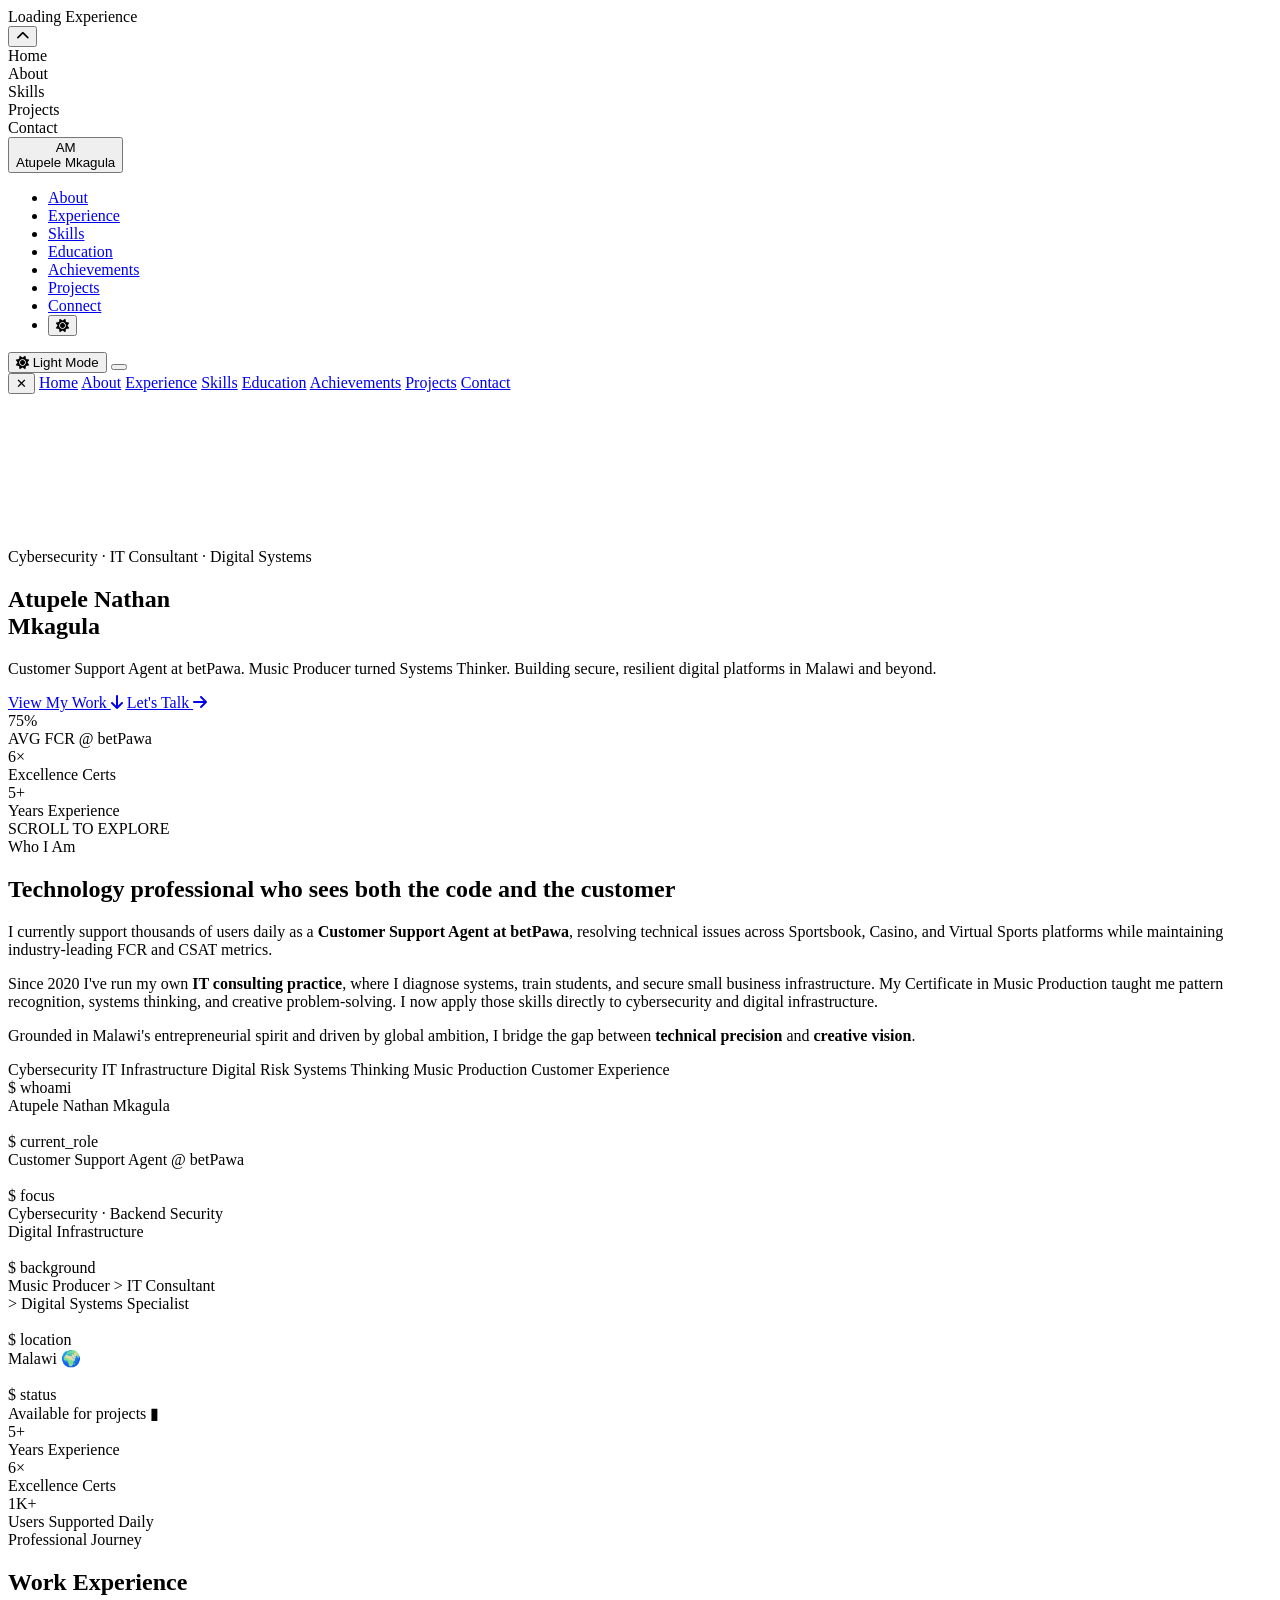
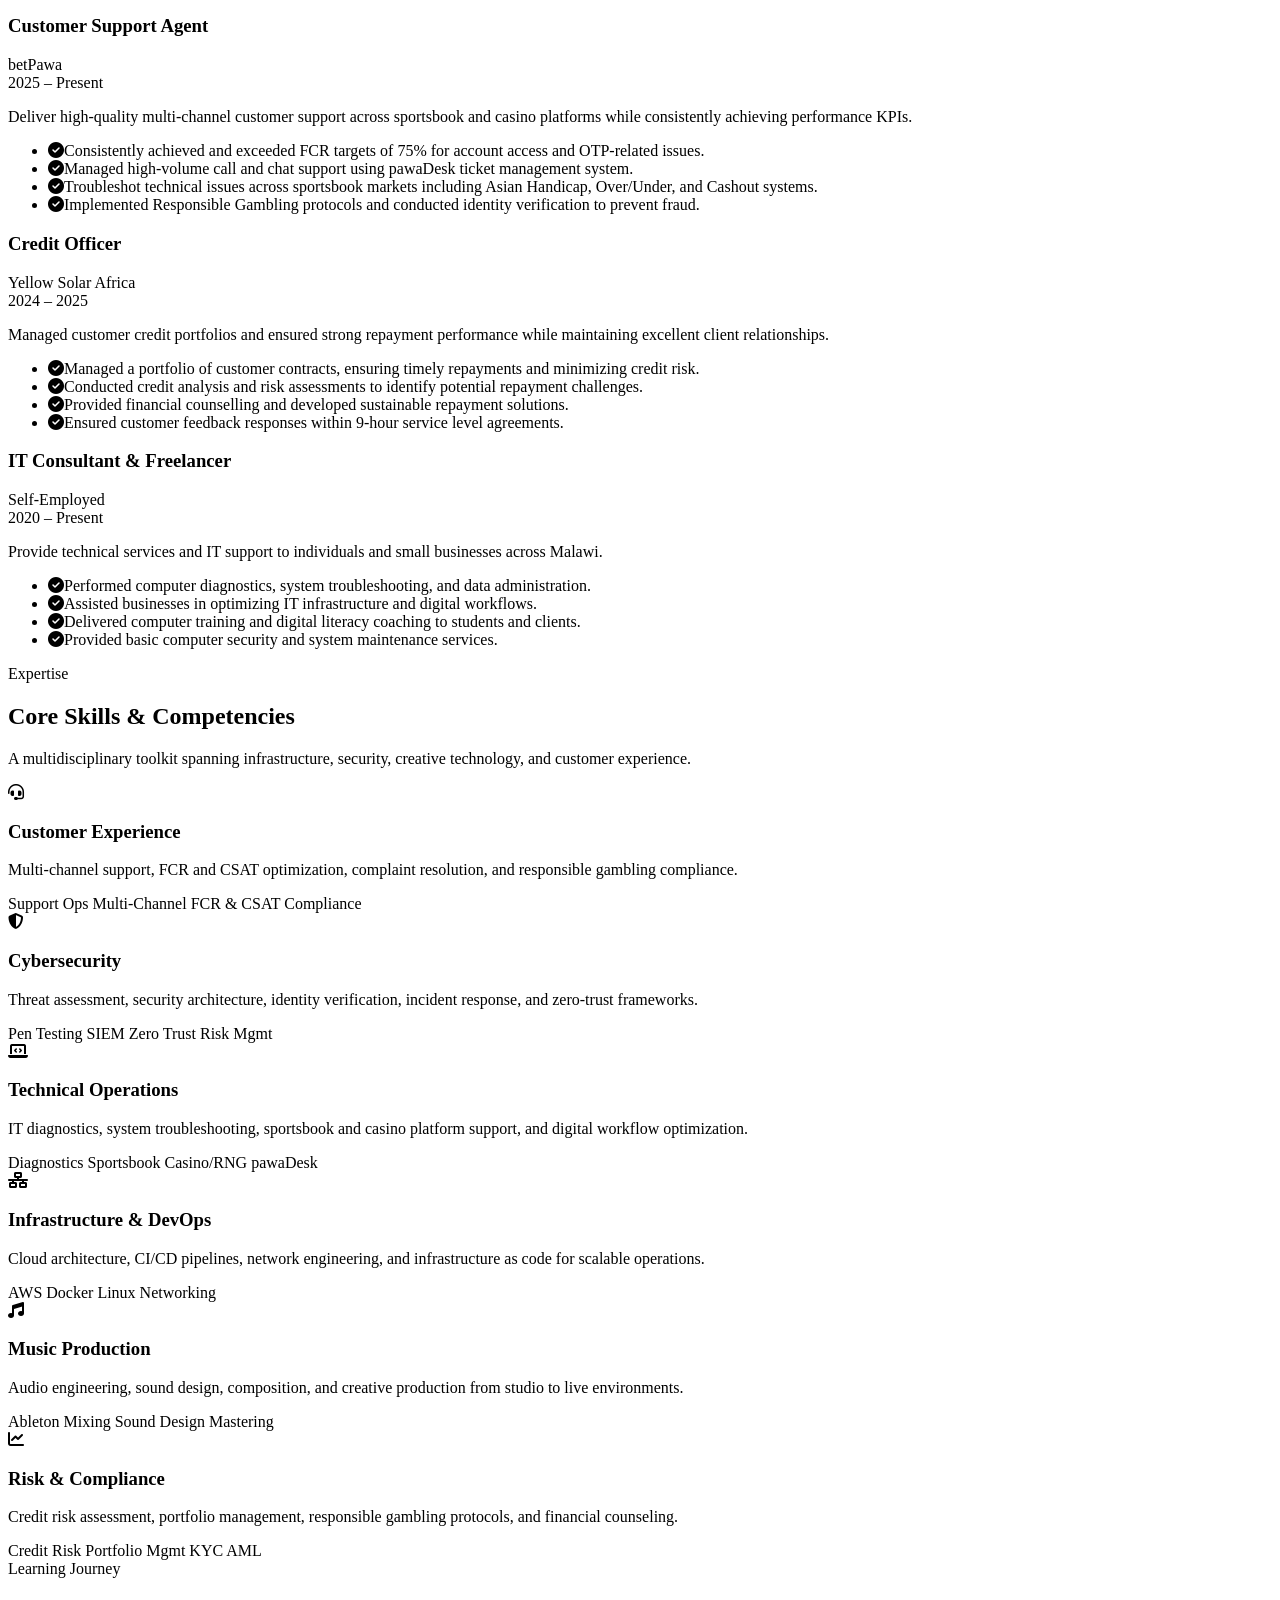
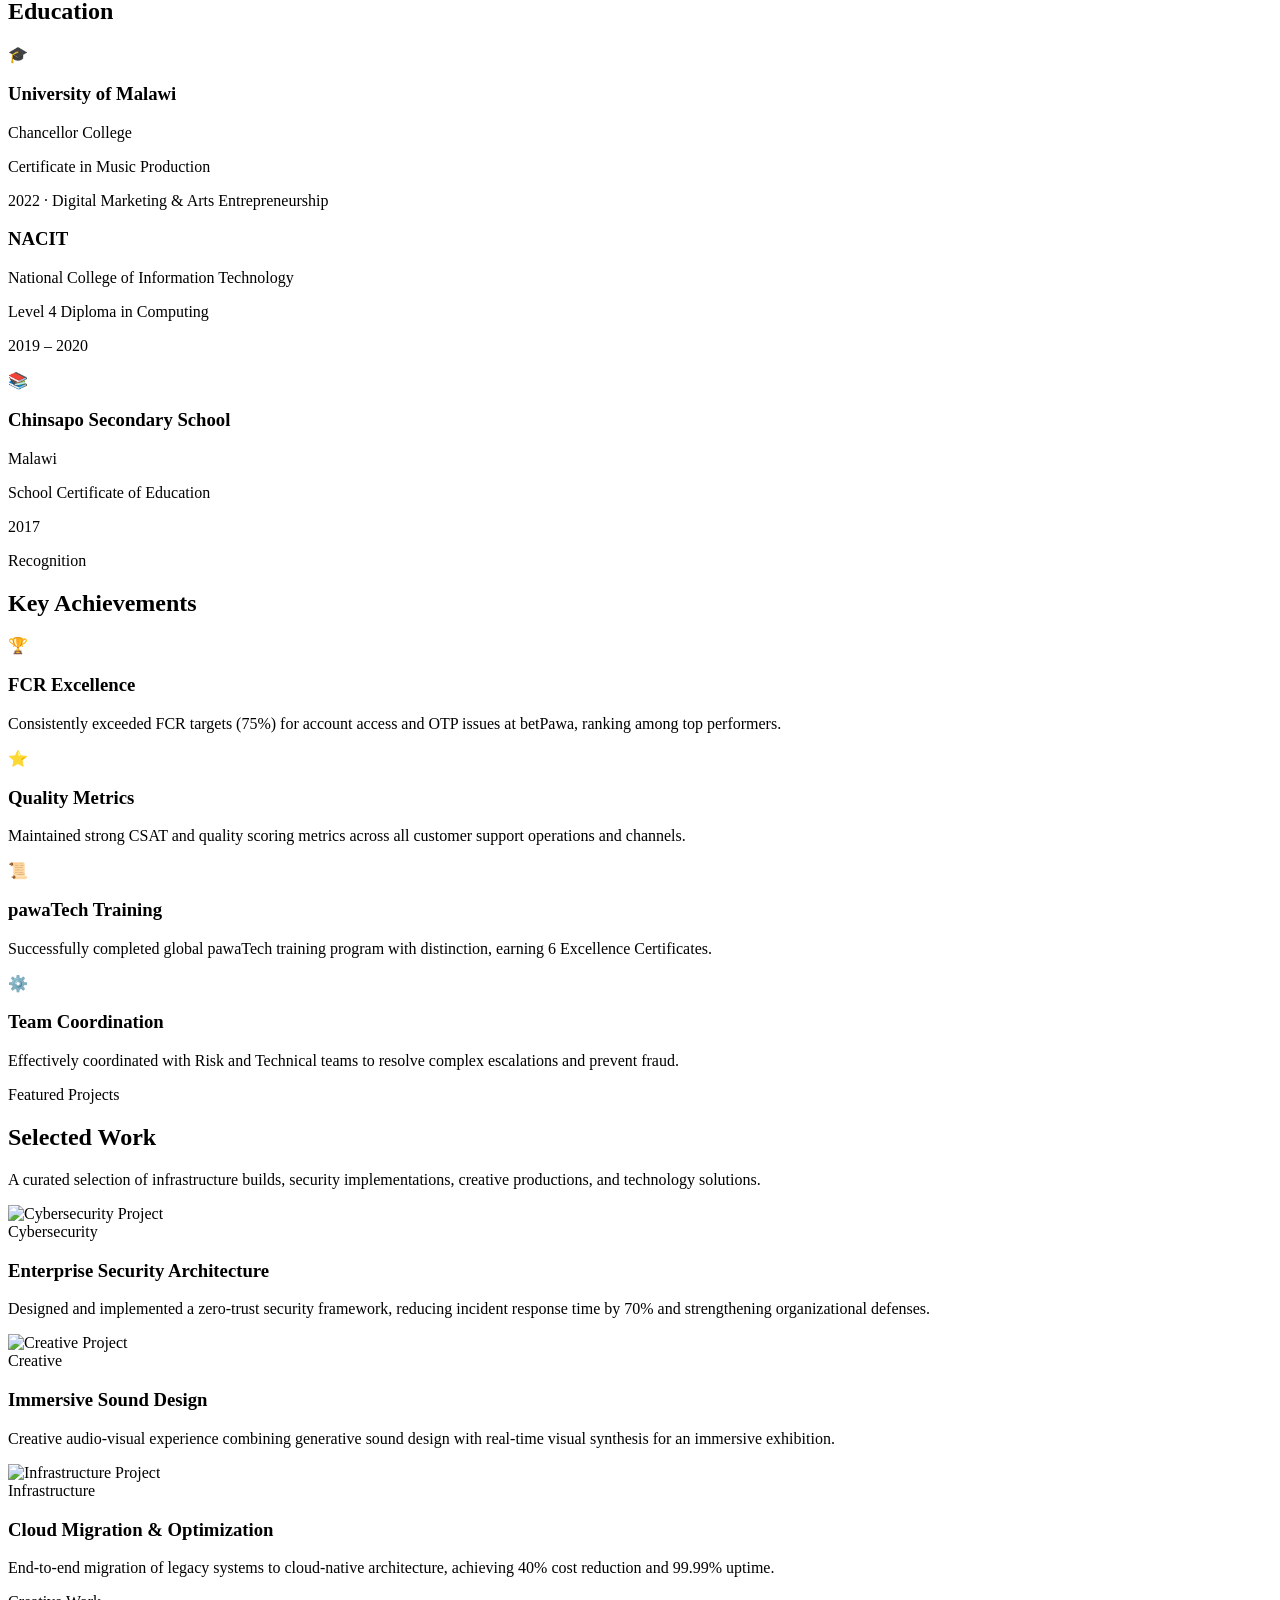
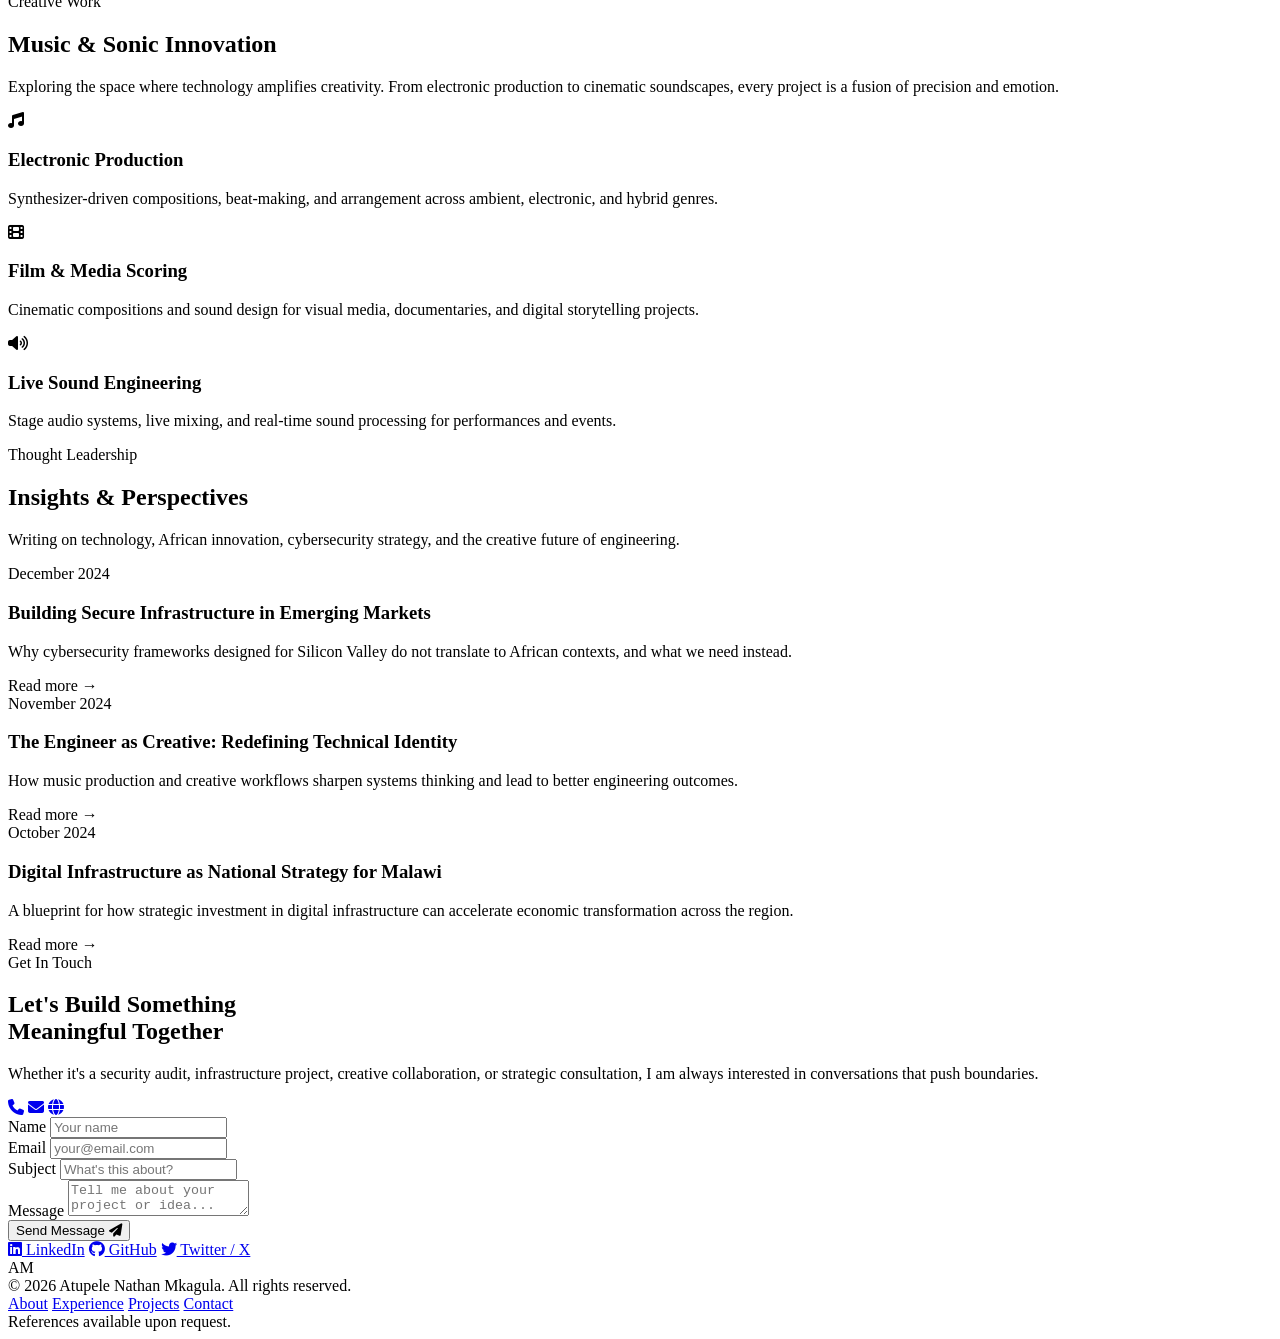
==== commit 072bd98d: "Change greeting from 'Hello' to 'Goodbye'" ====
--- a/main/index.html
+++ b/main/index.html
@@ -5,6 +5,7 @@
     <meta name="viewport" content="width=device-width, initial-scale=1.0, viewport-fit=cover">
     <title>Atupele Nathan Mkagula</title>
     
+    <!-- External dependencies -->
     <script src="https://cdn.tailwindcss.com"></script>
     <link rel="stylesheet" href="https://cdnjs.cloudflare.com/ajax/libs/font-awesome/6.5.1/css/all.min.css">
     <link rel="stylesheet" href="https://cdn.jsdelivr.net/npm/@fontsource/inter@5.0.16/400.css">
@@ -18,317 +19,27 @@
     <link rel="stylesheet" href="https://cdn.jsdelivr.net/npm/@fontsource/space-grotesk@5.0.18/600.css">
     <link rel="stylesheet" href="https://cdn.jsdelivr.net/npm/@fontsource/space-grotesk@5.0.18/700.css">
     
-    <style>
-        *, *::before, *::after { margin: 0; padding: 0; box-sizing: border-box; }
-        
-        :root {
-            --brand-blue: #1e90ff;
-            --brand-light: #4fc3f7;
-            --brand-gold: #ffd700;
-            --brand-purple: #b388ff;
-            --brand-green: #69f0ae;
-            --brand-warm: #ffab40;
-            --duration-fast: 220ms;
-            --duration-medium: 520ms;
-            --duration-long: 800ms;
-            --easing: cubic-bezier(.2,.9,.3,1);
-            --card-ease: cubic-bezier(.16,.84,.32,1);
-            --spring: cubic-bezier(.34,1.56,.64,1);
-            --font-body: 'Inter', -apple-system, sans-serif;
-            --font-display: 'Space Grotesk', sans-serif;
-        }
-
-        body {
-            --bg-primary: #0a0a0f;
-            --bg-secondary: #111117;
-            --bg-tertiary: #1a1a24;
-            --text-primary: #f0f0f0;
-            --text-secondary: rgba(240,240,240,0.6);
-            --text-muted: rgba(240,240,240,0.35);
-            --border-light: rgba(255,255,255,0.08);
-            --card-bg: rgba(255,255,255,0.04);
-            --card-glass: rgba(255,255,255,0.06);
-            --nav-bg: rgba(10,10,15,0.85);
-            --surface: rgba(255,255,255,0.03);
-            --vh: 1vh;
-        }
-
-        body.light-mode {
-            --bg-primary: #fafafa;
-            --bg-secondary: #ffffff;
-            --bg-tertiary: #f4f4f7;
-            --text-primary: #18181b;
-            --text-secondary: #52525b;
-            --text-muted: #a1a1aa;
-            --border-light: #e4e4e7;
-            --card-bg: #ffffff;
-            --card-glass: rgba(255,255,255,0.8);
-            --nav-bg: rgba(255,255,255,0.92);
-            --surface: rgba(0,0,0,0.03);
-        }
-
-        html {
-            scroll-behavior: smooth;
-            scrollbar-width: thin;
-            scrollbar-color: rgba(255,255,255,0.15) transparent;
-        }
-        
-        body {
-            background-color: var(--bg-primary);
-            color: var(--text-primary);
-            font-family: var(--font-body);
-            overflow-x: hidden;
-            -webkit-font-smoothing: antialiased;
-            -moz-osx-font-smoothing: grayscale;
-            cursor: none;
-            transition: background-color 0.4s ease, color 0.3s ease;
-        }
-
-        .loader { position: fixed; inset: 0; z-index: 10000; background: #0a0a0f; display: flex; align-items: center; justify-content: center; flex-direction: column; gap: 1.5rem; transition: opacity 0.6s, visibility 0.6s; }
-        .loader.hidden { opacity: 0; visibility: hidden; pointer-events: none; }
-        .loader-bar { width: 120px; height: 2px; background: rgba(255,255,255,0.1); border-radius: 2px; overflow: hidden; }
-        .loader-bar-inner { height: 100%; background: var(--brand-light); border-radius: 2px; animation: loader-progress 1.5s ease-in-out forwards; }
-        @keyframes loader-progress { 0% { width: 0%; } 100% { width: 100%; } }
-        .loader-text { font-family: var(--font-display); font-size: 0.75rem; letter-spacing: 0.15em; text-transform: uppercase; color: var(--text-secondary); }
-
-        #cursor { position: fixed; top: 0; left: 0; width: 12px; height: 12px; background: var(--brand-gold); border-radius: 50%; pointer-events: none; z-index: 9999; transform: translate(-50%,-50%); transition: width 220ms var(--spring), height 220ms var(--spring), background 220ms, opacity 220ms; mix-blend-mode: exclusion; }
-        #cursor-ring { position: fixed; top: 0; left: 0; width: 36px; height: 36px; border: 1.5px solid rgba(255,215,0,0.55); border-radius: 50%; pointer-events: none; z-index: 9998; transform: translate(-50%,-50%); transition: width 380ms var(--easing), height 380ms var(--easing), border-color 380ms, transform 380ms var(--easing); }
-        body.cursor-hover #cursor { width: 20px; height: 20px; }
-        body.cursor-hover #cursor-ring { width: 54px; height: 54px; border-color: rgba(255,215,0,0.4); }
-
-        @media (hover: none) and (pointer: coarse), (prefers-reduced-motion: reduce) { body { cursor: auto; } #cursor, #cursor-ring { display: none; } }
-
-        .nav { position: fixed; top: 0; left: 0; right: 0; z-index: 1000; padding: 1rem 2rem; transition: all 0.4s var(--card-ease); }
-        .nav.scrolled { background: var(--nav-bg); backdrop-filter: blur(20px); -webkit-backdrop-filter: blur(20px); border-bottom: 1px solid var(--border-light); padding: 0.7rem 2rem; }
-        .nav-inner { max-width: 1400px; margin: 0 auto; display: flex; align-items: center; justify-content: space-between; }
-        .nav-logo { font-family: var(--font-display); font-weight: 700; font-size: 1.15rem; letter-spacing: -0.02em; color: var(--text-primary); text-decoration: none; display: flex; align-items: center; gap: 0.5rem; cursor: none; }
-        .nav-logo .logo-dot { width: 8px; height: 8px; border-radius: 50%; background: var(--brand-light); display: inline-block; animation: pulse-dot 2s ease-in-out infinite; }
-        @keyframes pulse-dot { 0%,100% { opacity:1; transform:scale(1); } 50% { opacity:0.5; transform:scale(0.7); } }
-        
-        .nav-links { display: flex; gap: 2rem; list-style: none; align-items: center; }
-        .nav-links a { color: var(--text-secondary); text-decoration: none; font-size: 0.85rem; font-weight: 500; letter-spacing: 0.02em; transition: color 0.3s; position: relative; cursor: none; }
-        .nav-links a:hover { color: var(--text-primary); }
-        .nav-links a::after { content: ''; position: absolute; bottom: -4px; left: 0; width: 0; height: 2px; background: linear-gradient(90deg, var(--brand-blue), var(--brand-light)); border-radius: 999px; transition: width 280ms var(--spring); }
-        .nav-links a:hover::after, .nav-links a.active::after { width: 100%; }
-        
-        .nav-cta { padding: 0.5rem 1.25rem; background: rgba(79,195,247,0.1); border: 1px solid rgba(79,195,247,0.3); border-radius: 8px; color: var(--brand-light) !important; font-weight: 600 !important; transition: all 0.3s !important; }
-        .nav-cta:hover { background: rgba(79,195,247,0.2) !important; border-color: var(--brand-light) !important; }
-        .nav-cta::after { display: none !important; }
-
-        .nav-hamburger { display: none; flex-direction: column; gap: 5px; cursor: none; background: none; border: none; padding: 4px; }
-        .nav-hamburger span { width: 24px; height: 2px; background: var(--text-primary); border-radius: 2px; transition: all 0.3s; }
-
-        #dark-mode-toggle { background: transparent; border: none; color: var(--text-secondary); font-size: 1.1rem; cursor: none; padding: 0.5rem; border-radius: 50%; transition: all 0.3s; }
-        #dark-mode-toggle:hover { color: var(--brand-light); transform: rotate(15deg) scale(1.1); }
-
-        .hero-section { position: relative; min-height: 100vh; min-height: calc(var(--vh, 1vh) * 100); display: flex; align-items: center; justify-content: center; overflow: hidden; }
-        .hero-bg { position: absolute; inset: 0; z-index: 0; }
-        .hero-bg-image { position: absolute; inset: 0; background-size: cover; background-position: center; transition: transform 8s ease-out; }
-        .hero-section:hover .hero-bg-image { transform: scale(1.03); }
-        .hero-bg-overlay { position: absolute; inset: 0; z-index: 1; background: radial-gradient(ellipse at 30% 50%, rgba(0,50,80,0.4) 0%, transparent 60%), radial-gradient(ellipse at 70% 30%, rgba(0,30,60,0.3) 0%, transparent 50%), linear-gradient(to bottom, rgba(10,10,15,0.3), rgba(10,10,15,0.8)); }
-        .light-mode .hero-bg-overlay { background: radial-gradient(ellipse at 30% 50%, rgba(30,144,255,0.15) 0%, transparent 60%), radial-gradient(ellipse at 70% 30%, rgba(30,144,255,0.1) 0%, transparent 50%), linear-gradient(to bottom, rgba(250,250,250,0.5), rgba(250,250,250,0.85)); }
-        .hero-canvas { position: absolute; inset: 0; z-index: 2; pointer-events: none; }
-        
-        .hero-content { position: relative; z-index: 10; text-align: center; max-width: 900px; padding: 2rem; }
-        .hero-label { display: inline-flex; align-items: center; gap: 0.5rem; padding: 0.4rem 1rem; border-radius: 100px; font-size: 0.75rem; font-weight: 600; letter-spacing: 0.08em; text-transform: uppercase; margin-bottom: 1.5rem; backdrop-filter: blur(10px); -webkit-backdrop-filter: blur(10px); background: rgba(79,195,247,0.1); border: 1px solid rgba(79,195,247,0.2); color: var(--brand-light); }
-        .hero-title { font-family: var(--font-display); font-weight: 700; font-size: clamp(2.5rem, 6vw, 4.5rem); line-height: 1.08; letter-spacing: -0.03em; margin-bottom: 1.5rem; }
-        .hero-title .highlight { background: linear-gradient(135deg, var(--brand-blue), var(--brand-light)); -webkit-background-clip: text; -webkit-text-fill-color: transparent; background-clip: text; }
-        .hero-subtitle { font-size: clamp(1rem, 2vw, 1.2rem); color: var(--text-secondary); line-height: 1.7; max-width: 650px; margin: 0 auto 2.5rem; font-weight: 400; }
-        .hero-cta-group { display: flex; gap: 1rem; justify-content: center; flex-wrap: wrap; }
-        
-        .btn-glow { position: relative; overflow: hidden; transition: transform 280ms var(--spring), box-shadow 280ms; background: linear-gradient(135deg, var(--brand-blue), #3b82f6); color: white; border: none; padding: 0.85rem 2rem; border-radius: 8px; font-size: 0.9rem; font-weight: 600; font-family: var(--font-body); cursor: none; text-decoration: none; display: inline-flex; align-items: center; gap: 0.5rem; }
-        .btn-glow::before { content: ''; position: absolute; inset: 0; background: linear-gradient(120deg, transparent 30%, rgba(255,255,255,0.18) 50%, transparent 70%); transform: translateX(-100%); transition: transform 500ms var(--easing); }
-        .btn-glow:hover::before { transform: translateX(100%); }
-        .btn-glow:hover { transform: scale(1.04) translateY(-2px); box-shadow: 0 8px 28px rgba(30,144,255,0.35); }
-        .btn-glow:active { transform: scale(0.97); }
-        
-        .btn-outline { padding: 0.85rem 2rem; border-radius: 8px; font-size: 0.9rem; font-weight: 600; font-family: var(--font-body); cursor: none; transition: all 0.3s; text-decoration: none; display: inline-flex; align-items: center; gap: 0.5rem; background: transparent; color: var(--text-primary); border: 1px solid var(--border-light); backdrop-filter: blur(10px); }
-        .btn-outline:hover { border-color: var(--text-secondary); transform: translateY(-2px); }
-
-        .scroll-indicator { position: absolute; bottom: 2rem; left: 50%; transform: translateX(-50%); z-index: 10; display: flex; flex-direction: column; align-items: center; gap: 0.5rem; color: var(--text-secondary); font-size: 0.7rem; letter-spacing: 0.1em; text-transform: uppercase; }
-        .scroll-indicator .scroll-line { width: 1px; height: 40px; background: linear-gradient(to bottom, var(--text-secondary), transparent); animation: scroll-pulse 2s ease-in-out infinite; }
-        @keyframes scroll-pulse { 0%,100% { opacity:1; height:40px; } 50% { opacity:0.3; height:20px; } }
-
-        .section { padding: 6rem 2rem; position: relative; }
-        .section-inner { max-width: 1200px; margin: 0 auto; }
-        .section-label { font-size: 0.7rem; font-weight: 600; letter-spacing: 0.15em; text-transform: uppercase; color: var(--brand-light); margin-bottom: 1rem; display: flex; align-items: center; gap: 0.75rem; }
-        .section-label::before { content: ''; width: 24px; height: 1px; background: var(--brand-light); }
-        .section-title { font-family: var(--font-display); font-weight: 700; font-size: clamp(2rem, 4vw, 3rem); letter-spacing: -0.02em; line-height: 1.15; margin-bottom: 1.5rem; }
-        .section-description { font-size: 1.05rem; color: var(--text-secondary); line-height: 1.75; max-width: 700px; }
-
-        .glass-card { background: var(--card-glass); backdrop-filter: blur(20px); -webkit-backdrop-filter: blur(20px); border: 1px solid var(--border-light); border-radius: 16px; padding: 2rem; transition: all 0.4s var(--card-ease); }
-        .glass-card:hover { border-color: rgba(255,255,255,0.15); transform: translateY(-4px); box-shadow: 0 20px 60px rgba(0,0,0,0.3); }
-        .light-mode .glass-card:hover { box-shadow: 0 20px 60px rgba(30,144,255,0.1); border-color: var(--brand-blue); }
-
-        .ripple { position: absolute; border-radius: 50%; background: rgba(30,144,255,0.18); transform: scale(0); animation: ripple-anim 600ms var(--easing) forwards; pointer-events: none; }
-        @keyframes ripple-anim { to { transform: scale(4); opacity: 0; } }
-
-        .about-grid { display: grid; grid-template-columns: 1fr 1fr; gap: 4rem; align-items: center; margin-top: 3rem; }
-        .about-portrait { position: relative; aspect-ratio: 4/5; border-radius: 20px; overflow: hidden; background: var(--surface); border: 1px solid var(--border-light); }
-        .about-portrait img { width: 100%; height: 100%; object-fit: cover; transition: transform 0.6s var(--card-ease); }
-        .about-portrait:hover img { transform: scale(1.05); }
-        .about-stats { display: grid; grid-template-columns: repeat(3, 1fr); gap: 1.5rem; margin-top: 2.5rem; }
-        .stat-item { text-align: center; padding: 1.25rem; background: var(--surface); border: 1px solid var(--border-light); border-radius: 12px; transition: all 0.3s; }
-        .stat-item:hover { border-color: rgba(255,255,255,0.15); background: rgba(255,255,255,0.06); }
-        .light-mode .stat-item:hover { border-color: var(--brand-blue); }
-        .stat-number { font-family: var(--font-display); font-size: 2rem; font-weight: 700; color: var(--brand-light); line-height: 1; margin-bottom: 0.4rem; }
-        .stat-label { font-size: 0.75rem; color: var(--text-muted); text-transform: uppercase; letter-spacing: 0.08em; font-weight: 500; }
-        .about-text p { margin-bottom: 1.25rem; color: var(--text-secondary); line-height: 1.8; }
-        .about-text p strong { color: var(--text-primary); font-weight: 600; }
-
-        .terminal { font-family: ui-monospace, SFMono-Regular, Menlo, Monaco, monospace; background: #070707; color: #00ff9f; padding: 1.5rem; border-radius: 16px; border: 1px solid var(--border-light); font-size: 0.85rem; line-height: 1.8; }
-        .terminal .cmd { color: var(--brand-light); }
-        .light-mode .terminal { background: #1a1a2e; }
-
-        .skills-grid { display: grid; grid-template-columns: repeat(auto-fit, minmax(320px, 1fr)); gap: 1.5rem; margin-top: 3rem; }
-        .skill-card { padding: 1.75rem; position: relative; overflow: hidden; }
-        .skill-card::before { content: ''; position: absolute; top: 0; left: 0; right: 0; height: 2px; background: linear-gradient(90deg, transparent, var(--card-accent, var(--brand-light)), transparent); opacity: 0; transition: opacity 0.4s; }
-        .skill-card:hover::before { opacity: 1; }
-        .skill-icon { width: 44px; height: 44px; border-radius: 10px; display: flex; align-items: center; justify-content: center; margin-bottom: 1.25rem; font-size: 1.25rem; }
-        .skill-card h3 { font-family: var(--font-display); font-weight: 600; font-size: 1.1rem; margin-bottom: 0.75rem; }
-        .skill-card p { font-size: 0.88rem; color: var(--text-secondary); line-height: 1.65; }
-        .skill-tags { display: flex; flex-wrap: wrap; gap: 0.4rem; margin-top: 1rem; }
-        .skill-tag { padding: 0.25rem 0.65rem; border-radius: 100px; font-size: 0.7rem; font-weight: 500; background: rgba(255,255,255,0.06); border: 1px solid rgba(255,255,255,0.08); color: var(--text-secondary); }
-
-        .experience-card { padding: 2rem; }
-        .experience-card .exp-header { display: flex; justify-content: space-between; align-items: flex-start; margin-bottom: 1rem; flex-wrap: wrap; gap: 0.5rem; }
-        .experience-card h3 { font-family: var(--font-display); font-size: 1.3rem; font-weight: 600; }
-        .experience-card .exp-company { color: var(--brand-light); font-weight: 600; font-size: 0.95rem; }
-        .experience-card .exp-date { color: var(--text-muted); font-size: 0.85rem; }
-        .experience-card ul { list-style: none; margin-top: 1rem; }
-        .experience-card ul li { display: flex; align-items: flex-start; gap: 0.5rem; font-size: 0.9rem; color: var(--text-secondary); line-height: 1.6; margin-bottom: 0.5rem; }
-        .experience-card ul li i { color: var(--brand-light); margin-top: 4px; font-size: 0.75rem; flex-shrink: 0; }
-
-        .edu-grid { display: grid; grid-template-columns: repeat(auto-fit, minmax(300px, 1fr)); gap: 1.5rem; margin-top: 3rem; }
-        .edu-card { padding: 2rem; }
-        .edu-card .edu-icon { font-size: 2rem; margin-bottom: 1rem; }
-        .edu-card h3 { font-family: var(--font-display); font-weight: 600; font-size: 1.05rem; margin-bottom: 0.25rem; }
-        .edu-card .edu-school { color: var(--text-secondary); font-size: 0.85rem; margin-bottom: 0.5rem; }
-        .edu-card .edu-degree { font-weight: 600; font-size: 0.9rem; margin-bottom: 0.25rem; }
-        .edu-card .edu-year { color: var(--text-muted); font-size: 0.8rem; }
-
-        .achieve-grid { display: grid; grid-template-columns: repeat(auto-fit, minmax(280px, 1fr)); gap: 1.5rem; margin-top: 3rem; }
-        .achieve-card { padding: 2rem; background: linear-gradient(135deg, rgba(30,144,255,0.08), rgba(79,195,247,0.03)); border: 1px solid rgba(79,195,247,0.12); }
-        .achieve-card:hover { border-color: rgba(79,195,247,0.3); }
-        .achieve-card .achieve-icon { font-size: 2rem; margin-bottom: 1rem; }
-        .achieve-card h3 { font-family: var(--font-display); font-weight: 600; font-size: 1.05rem; margin-bottom: 0.5rem; }
-        .achieve-card p { font-size: 0.88rem; color: var(--text-secondary); line-height: 1.65; }
-
-        .projects-grid { display: grid; grid-template-columns: repeat(auto-fit, minmax(350px, 1fr)); gap: 2rem; margin-top: 3rem; }
-        .project-card { padding: 0; overflow: hidden; }
-        .project-card-image { height: 200px; position: relative; overflow: hidden; }
-        .project-card-image img { width: 100%; height: 100%; object-fit: cover; transition: transform 0.6s var(--card-ease); }
-        .project-card:hover .project-card-image img { transform: scale(1.08); }
-        .project-card-image-overlay { position: absolute; inset: 0; background: linear-gradient(to bottom, transparent, rgba(10,10,15,0.8)); }
-        .project-card-body { padding: 1.75rem; }
-        .project-card-label { font-size: 0.7rem; font-weight: 600; letter-spacing: 0.1em; text-transform: uppercase; margin-bottom: 0.75rem; display: inline-block; padding: 0.2rem 0.6rem; border-radius: 4px; background: rgba(79,195,247,0.1); color: var(--brand-light); border: 1px solid rgba(79,195,247,0.15); }
-        .project-card h3 { font-family: var(--font-display); font-weight: 600; font-size: 1.2rem; margin-bottom: 0.5rem; }
-        .project-card p { font-size: 0.88rem; color: var(--text-secondary); line-height: 1.65; }
-
-        .music-visualizer { display: flex; align-items: flex-end; justify-content: center; gap: 3px; height: 60px; margin-top: 2rem; padding: 2rem; background: var(--surface); border: 1px solid var(--border-light); border-radius: 16px; }
-        .viz-bar { width: 4px; background: linear-gradient(to top, var(--brand-purple), var(--brand-light)); border-radius: 2px; animation: viz-bounce 1s ease-in-out infinite; }
-        @keyframes viz-bounce { 0%,100% { height: 10px; } 50% { height: var(--bar-height, 40px); } }
-
-        .thought-grid { display: grid; grid-template-columns: repeat(auto-fit, minmax(300px, 1fr)); gap: 1.5rem; margin-top: 3rem; }
-        .thought-card { padding: 2rem; cursor: none; }
-        .thought-card .thought-date { font-size: 0.72rem; color: var(--text-muted); margin-bottom: 1rem; letter-spacing: 0.05em; }
-        .thought-card h3 { font-family: var(--font-display); font-weight: 600; font-size: 1.1rem; margin-bottom: 0.5rem; line-height: 1.35; transition: color 0.3s; }
-        .thought-card:hover h3 { color: var(--brand-light); }
-        .thought-card p { font-size: 0.85rem; color: var(--text-secondary); line-height: 1.65; }
-        .thought-card .read-more { display: inline-flex; align-items: center; gap: 0.4rem; margin-top: 1.25rem; font-size: 0.8rem; font-weight: 600; color: var(--brand-light); transition: gap 0.3s; }
-        .thought-card:hover .read-more { gap: 0.7rem; }
-
-        .contact-inner { max-width: 800px; margin: 0 auto; text-align: center; }
-        .contact-form { display: grid; grid-template-columns: 1fr 1fr; gap: 1.25rem; text-align: left; margin-top: 3rem; }
-        .contact-form .full-width { grid-column: 1 / -1; }
-        .form-group label { display: block; font-size: 0.8rem; font-weight: 500; color: var(--text-secondary); margin-bottom: 0.5rem; letter-spacing: 0.03em; }
-        .form-group input, .form-group textarea { width: 100%; padding: 0.85rem 1rem; background: var(--surface); border: 1px solid var(--border-light); border-radius: 10px; color: var(--text-primary); font-family: var(--font-body); font-size: 0.9rem; transition: all 0.3s; outline: none; }
-        .form-group input:focus, .form-group textarea:focus { border-color: rgba(79,195,247,0.4); background: rgba(255,255,255,0.06); box-shadow: 0 0 0 3px rgba(79,195,247,0.1); }
-        .form-group textarea { min-height: 140px; resize: vertical; }
-        .form-submit { grid-column: 1 / -1; display: flex; justify-content: center; margin-top: 0.5rem; }
-        .contact-links { display: flex; justify-content: center; gap: 2rem; margin-top: 3rem; flex-wrap: wrap; }
-        .contact-link { display: flex; align-items: center; gap: 0.5rem; color: var(--text-secondary); text-decoration: none; font-size: 0.85rem; font-weight: 500; transition: color 0.3s; cursor: none; }
-        .contact-link:hover { color: var(--text-primary); }
-
-        .contact-icons { display: flex; justify-content: center; gap: 1rem; margin-bottom: 2rem; }
-        .contact-icon-btn { width: 56px; height: 56px; border-radius: 50%; display: flex; align-items: center; justify-content: center; background: var(--card-glass); border: 1px solid var(--border-light); color: var(--brand-light); font-size: 1.2rem; transition: all 0.3s var(--spring); cursor: none; text-decoration: none; }
-        .contact-icon-btn:hover { transform: translateY(-4px) scale(1.08); border-color: var(--brand-light); box-shadow: 0 8px 24px rgba(79,195,247,0.2); }
-
-        .footer { padding: 3rem 2rem; border-top: 1px solid var(--border-light); background: var(--bg-secondary); }
-        .footer-inner { max-width: 1200px; margin: 0 auto; display: flex; justify-content: space-between; align-items: center; flex-wrap: wrap; gap: 1rem; }
-        .footer-text { font-size: 0.8rem; color: var(--text-muted); }
-        .footer-links { display: flex; gap: 1.5rem; }
-        .footer-links a { color: var(--text-muted); text-decoration: none; font-size: 0.8rem; transition: color 0.3s; cursor: none; }
-        .footer-links a:hover { color: var(--text-primary); }
-
-        #scroll-top { position: fixed; bottom: 32px; right: 32px; width: 48px; height: 48px; background: linear-gradient(135deg, var(--brand-blue), #3b82f6); color: white; border-radius: 50%; display: flex; align-items: center; justify-content: center; cursor: none; z-index: 200; opacity: 0; pointer-events: none; transform: translateY(16px) scale(0.85); transition: opacity 300ms, transform 350ms var(--spring), box-shadow 300ms; box-shadow: 0 6px 24px rgba(30,144,255,0.3); border: none; font-size: 1rem; }
-        #scroll-top.visible { opacity: 1; pointer-events: auto; transform: translateY(0) scale(1); }
-        #scroll-top:hover { box-shadow: 0 10px 36px rgba(30,144,255,0.45); transform: translateY(-3px) scale(1.07); }
-
-        .theme-nav { position: fixed; right: 1.5rem; top: 50%; transform: translateY(-50%); z-index: 100; display: flex; flex-direction: column; gap: 1rem; }
-        .theme-nav-dot { width: 10px; height: 10px; border-radius: 50%; border: 1.5px solid rgba(255,255,255,0.3); background: transparent; cursor: none; transition: all 0.3s; position: relative; }
-        .theme-nav-dot.active { border-color: var(--brand-light); background: var(--brand-light); box-shadow: 0 0 10px rgba(79,195,247,0.4); }
-        .theme-nav-dot:hover { border-color: rgba(255,255,255,0.6); transform: scale(1.3); }
-        .theme-nav-dot .tooltip { position: absolute; right: calc(100% + 10px); top: 50%; transform: translateY(-50%); background: rgba(10,10,15,0.9); backdrop-filter: blur(10px); border: 1px solid var(--border-light); padding: 0.35rem 0.75rem; border-radius: 6px; font-size: 0.7rem; font-weight: 500; white-space: nowrap; opacity: 0; pointer-events: none; transition: opacity 0.3s; color: var(--text-primary); }
-        .light-mode .theme-nav-dot .tooltip { background: rgba(255,255,255,0.95); }
-        .theme-nav-dot:hover .tooltip { opacity: 1; }
-
-        .mobile-menu { display: none; position: fixed; inset: 0; z-index: 999; background: rgba(10,10,15,0.95); backdrop-filter: blur(20px); -webkit-backdrop-filter: blur(20px); flex-direction: column; align-items: center; justify-content: center; gap: 2rem; }
-        .light-mode .mobile-menu { background: rgba(250,250,250,0.98); }
-        .mobile-menu.open { display: flex; }
-        .mobile-menu a { font-family: var(--font-display); font-size: 1.5rem; font-weight: 600; color: var(--text-primary); text-decoration: none; transition: color 0.3s; cursor: none; }
-        .mobile-menu a:hover { color: var(--brand-light); }
-        .mobile-close { position: absolute; top: 1.5rem; right: 1.5rem; background: none; border: none; color: var(--text-primary); font-size: 1.5rem; cursor: none; }
-
-        .fade-in { opacity: 0; transform: translateY(30px); transition: all 0.8s var(--card-ease); }
-        .fade-in.visible { opacity: 1; transform: translateY(0); }
-        .fade-in-delay-1 { transition-delay: 0.1s; }
-        .fade-in-delay-2 { transition-delay: 0.2s; }
-        .fade-in-delay-3 { transition-delay: 0.3s; }
-        .fade-in-delay-4 { transition-delay: 0.4s; }
-
-        @keyframes float { 0% { transform: translateY(0px) rotate(0deg); } 50% { transform: translateY(-10px) rotate(2deg); } 100% { transform: translateY(0px) rotate(0deg); } }
-        .animate-float { animation: float 6s ease-in-out infinite; }
-
-        .heading-font { font-family: var(--font-display); }
-
-        @media (max-width: 900px) {
-            .nav-links { display: none; }
-            .nav-hamburger { display: flex; }
-            .about-grid { grid-template-columns: 1fr; gap: 2rem; }
-            .about-portrait { max-height: 400px; }
-            .about-stats { grid-template-columns: repeat(3, 1fr); }
-            .projects-grid { grid-template-columns: 1fr; }
-            .contact-form { grid-template-columns: 1fr; }
-            .theme-nav { display: none; }
-            .section { padding: 4rem 1.5rem; }
-            .hero-cta-group { flex-direction: column; align-items: center; }
-            .skills-grid { grid-template-columns: 1fr; }
-        }
-        @media (max-width: 600px) {
-            .about-stats { grid-template-columns: 1fr; }
-            .thought-grid { grid-template-columns: 1fr; }
-            .footer-inner { flex-direction: column; text-align: center; }
-            .hero-title { font-size: 2.2rem; }
-            .edu-grid { grid-template-columns: 1fr; }
-            .achieve-grid { grid-template-columns: 1fr; }
-        }
-    </style>
+    <!-- Local styles -->
+    <link rel="stylesheet" href="css/styles.css">
 </head>
 
 <body>
+    <!-- Loader -->
     <div class="loader" id="loader">
         <div class="loader-text">Loading Experience</div>
         <div class="loader-bar"><div class="loader-bar-inner"></div></div>
     </div>
 
+    <!-- Custom cursor -->
     <div id="cursor"></div>
     <div id="cursor-ring"></div>
 
-    <button id="scroll-top" aria-label="Scroll to top" onclick="window.scrollTo({top:0,behavior:'smooth'})">
+    <!-- Scroll to top -->
+    <button id="scroll-top" aria-label="Scroll to top">
         <i class="fas fa-chevron-up"></i>
     </button>
 
+    <!-- Theme navigation dots -->
     <nav class="theme-nav" id="themeNav">
         <div class="theme-nav-dot active" data-target="hero"><span class="tooltip">Home</span></div>
         <div class="theme-nav-dot" data-target="about"><span class="tooltip">About</span></div>
@@ -337,9 +48,10 @@
         <div class="theme-nav-dot" data-target="contact"><span class="tooltip">Contact</span></div>
     </nav>
 
+    <!-- Main navigation -->
     <nav class="nav" id="mainNav">
         <div class="nav-inner">
-            <button id="logo-btn" onclick="scrollToTop(event)" class="nav-logo" aria-label="Back to top">
+            <button id="logo-btn" class="nav-logo" aria-label="Back to top">
                 <div class="w-10 h-10 bg-gradient-to-br from-blue-500 to-cyan-400 rounded-xl flex items-center justify-center text-white font-bold text-sm select-none flex-shrink-0">AM</div>
                 <span>Atupele Mkagula</span>
             </button>
@@ -356,7 +68,7 @@
             </ul>
             
             <div class="flex items-center gap-3">
-                <button id="dark-mode-toggle-mobile" class="flex items-center gap-2 text-sm font-medium" style="color:var(--text-secondary);background:none;border:none;cursor:none;">
+                <button id="dark-mode-toggle-mobile" class="flex items-center gap-2 text-sm font-medium">
                     <i class="fas fa-sun"></i> <span>Light Mode</span>
                 </button>
                 <button id="hamburger" class="nav-hamburger" aria-label="Toggle menu" aria-expanded="false">
@@ -366,18 +78,20 @@
         </div>
     </nav>
 
+    <!-- Mobile menu -->
     <div class="mobile-menu" id="mobileMenu">
         <button class="mobile-close" id="mobileClose" aria-label="Close menu">✕</button>
-        <a href="#hero" onclick="closeMobileMenu()">Home</a>
-        <a href="#about" onclick="closeMobileMenu()">About</a>
-        <a href="#experience" onclick="closeMobileMenu()">Experience</a>
-        <a href="#skills" onclick="closeMobileMenu()">Skills</a>
-        <a href="#education" onclick="closeMobileMenu()">Education</a>
-        <a href="#achievements" onclick="closeMobileMenu()">Achievements</a>
-        <a href="#projects" onclick="closeMobileMenu()">Projects</a>
-        <a href="#contact" onclick="closeMobileMenu()">Contact</a>
+        <a href="#hero">Home</a>
+        <a href="#about">About</a>
+        <a href="#experience">Experience</a>
+        <a href="#skills">Skills</a>
+        <a href="#education">Education</a>
+        <a href="#achievements">Achievements</a>
+        <a href="#projects">Projects</a>
+        <a href="#contact">Contact</a>
     </div>
 
+    <!-- Hero section -->
     <section class="hero-section" id="hero">
         <div class="hero-bg">
             <div class="hero-bg-image" style="background-image: url('https://image.qwenlm.ai/public_source/144a8f24-32eb-43b6-8595-df52c7e305fd/171272083-df59-4b28-b823-ca50ac943d42.png');"></div>
@@ -401,15 +115,15 @@
             </div>
             <div class="flex gap-8 mt-12 pt-8 border-t border-white/10 justify-center fade-in fade-in-delay-4">
                 <div class="text-center">
-                    <div class="text-cyan-400 font-mono text-3xl font-bold" style="font-family:var(--font-display);">75%</div>
+                    <div class="text-cyan-400 font-mono text-3xl font-bold">75%</div>
                     <div class="text-zinc-500 text-xs tracking-widest mt-1">AVG FCR @ betPawa</div>
                 </div>
                 <div class="text-center">
-                    <div class="text-cyan-400 font-mono text-3xl font-bold" style="font-family:var(--font-display);">6×</div>
+                    <div class="text-cyan-400 font-mono text-3xl font-bold">6×</div>
                     <div class="text-zinc-500 text-xs tracking-widest mt-1">Excellence Certs</div>
                 </div>
                 <div class="text-center">
-                    <div class="text-cyan-400 font-mono text-3xl font-bold" style="font-family:var(--font-display);">5+</div>
+                    <div class="text-cyan-400 font-mono text-3xl font-bold">5+</div>
                     <div class="text-zinc-500 text-xs tracking-widest mt-1">Years Experience</div>
                 </div>
             </div>
@@ -420,7 +134,8 @@
         </div>
     </section>
 
-    <section class="section" id="about" style="background:var(--bg-secondary);">
+    <!-- About section -->
+    <section class="section" id="about">
         <div class="section-inner">
             <div class="section-label fade-in">Who I Am</div>
             <h2 class="section-title fade-in fade-in-delay-1">Technology professional who sees both the <span class="text-cyan-400">code</span> and the <span class="text-cyan-400">customer</span></h2>
@@ -432,12 +147,12 @@
                         <p>Grounded in Malawi's entrepreneurial spirit and driven by global ambition, I bridge the gap between <strong>technical precision</strong> and <strong>creative vision</strong>.</p>
                     </div>
                     <div class="flex flex-wrap gap-3 mt-6">
-                        <span class="skill-tag" style="cursor:none;">Cybersecurity</span>
-                        <span class="skill-tag" style="cursor:none;">IT Infrastructure</span>
-                        <span class="skill-tag" style="cursor:none;">Digital Risk</span>
-                        <span class="skill-tag" style="cursor:none;">Systems Thinking</span>
-                        <span class="skill-tag" style="cursor:none;">Music Production</span>
-                        <span class="skill-tag" style="cursor:none;">Customer Experience</span>
+                        <span class="skill-tag">Cybersecurity</span>
+                        <span class="skill-tag">IT Infrastructure</span>
+                        <span class="skill-tag">Digital Risk</span>
+                        <span class="skill-tag">Systems Thinking</span>
+                        <span class="skill-tag">Music Production</span>
+                        <span class="skill-tag">Customer Experience</span>
                     </div>
                 </div>
                 <div class="fade-in fade-in-delay-3">
@@ -450,8 +165,8 @@
                         Cybersecurity · Backend Security<br/>
                         Digital Infrastructure<br/><br/>
                         <span class="cmd">$ background</span><br/>
-                        Music Producer > IT Consultant<br/>
-                        > Digital Systems Specialist<br/><br/>
+                        Music Producer &gt; IT Consultant<br/>
+                        &gt; Digital Systems Specialist<br/><br/>
                         <span class="cmd">$ location</span><br/>
                         Malawi 🌍<br/><br/>
                         <span class="cmd">$ status</span><br/>
@@ -476,7 +191,8 @@
         </div>
     </section>
 
-    <section class="section" id="experience" style="background:var(--bg-tertiary);">
+    <!-- Experience section -->
+    <section class="section" id="experience">
         <div class="section-inner">
             <div class="section-label fade-in">Professional Journey</div>
             <h2 class="section-title fade-in fade-in-delay-1">Work Experience</h2>
@@ -486,7 +202,7 @@
                         <div><h3>Customer Support Agent</h3><span class="exp-company">betPawa</span></div>
                         <span class="exp-date">2025 – Present</span>
                     </div>
-                    <p style="color:var(--text-secondary); font-size:0.9rem;">Deliver high-quality multi-channel customer support across sportsbook and casino platforms while consistently achieving performance KPIs.</p>
+                    <p>Deliver high-quality multi-channel customer support across sportsbook and casino platforms while consistently achieving performance KPIs.</p>
                     <ul>
                         <li><i class="fas fa-check-circle"></i>Consistently achieved and exceeded FCR targets of 75% for account access and OTP-related issues.</li>
                         <li><i class="fas fa-check-circle"></i>Managed high-volume call and chat support using pawaDesk ticket management system.</li>
@@ -499,7 +215,7 @@
                         <div><h3>Credit Officer</h3><span class="exp-company">Yellow Solar Africa</span></div>
                         <span class="exp-date">2024 – 2025</span>
                     </div>
-                    <p style="color:var(--text-secondary); font-size:0.9rem;">Managed customer credit portfolios and ensured strong repayment performance while maintaining excellent client relationships.</p>
+                    <p>Managed customer credit portfolios and ensured strong repayment performance while maintaining excellent client relationships.</p>
                     <ul>
                         <li><i class="fas fa-check-circle"></i>Managed a portfolio of customer contracts, ensuring timely repayments and minimizing credit risk.</li>
                         <li><i class="fas fa-check-circle"></i>Conducted credit analysis and risk assessments to identify potential repayment challenges.</li>
@@ -512,7 +228,7 @@
                         <div><h3>IT Consultant & Freelancer</h3><span class="exp-company">Self-Employed</span></div>
                         <span class="exp-date">2020 – Present</span>
                     </div>
-                    <p style="color:var(--text-secondary); font-size:0.9rem;">Provide technical services and IT support to individuals and small businesses across Malawi.</p>
+                    <p>Provide technical services and IT support to individuals and small businesses across Malawi.</p>
                     <ul>
                         <li><i class="fas fa-check-circle"></i>Performed computer diagnostics, system troubleshooting, and data administration.</li>
                         <li><i class="fas fa-check-circle"></i>Assisted businesses in optimizing IT infrastructure and digital workflows.</li>
@@ -524,14 +240,15 @@
         </div>
     </section>
 
-    <section class="section" id="skills" style="background:var(--bg-secondary);">
+    <!-- Skills section -->
+    <section class="section" id="skills">
         <div class="section-inner">
             <div class="section-label fade-in">Expertise</div>
             <h2 class="section-title fade-in fade-in-delay-1">Core Skills & Competencies</h2>
             <p class="section-description fade-in fade-in-delay-2">A multidisciplinary toolkit spanning infrastructure, security, creative technology, and customer experience.</p>
             <div class="skills-grid">
-                <div class="glass-card skill-card fade-in" style="--card-accent: #4fc3f7;">
-                    <div class="skill-icon" style="background:rgba(79,195,247,0.1); color:#4fc3f7;"><i class="fas fa-headset"></i></div>
+                <div class="glass-card skill-card fade-in">
+                    <div class="skill-icon"><i class="fas fa-headset"></i></div>
                     <h3>Customer Experience</h3>
                     <p>Multi-channel support, FCR and CSAT optimization, complaint resolution, and responsible gambling compliance.</p>
                     <div class="skill-tags">
@@ -541,8 +258,8 @@
                         <span class="skill-tag">Compliance</span>
                     </div>
                 </div>
-                <div class="glass-card skill-card fade-in fade-in-delay-1" style="--card-accent: #b388ff;">
-                    <div class="skill-icon" style="background:rgba(179,136,255,0.1); color:#b388ff;"><i class="fas fa-shield-alt"></i></div>
+                <div class="glass-card skill-card fade-in fade-in-delay-1">
+                    <div class="skill-icon"><i class="fas fa-shield-alt"></i></div>
                     <h3>Cybersecurity</h3>
                     <p>Threat assessment, security architecture, identity verification, incident response, and zero-trust frameworks.</p>
                     <div class="skill-tags">
@@ -552,8 +269,8 @@
                         <span class="skill-tag">Risk Mgmt</span>
                     </div>
                 </div>
-                <div class="glass-card skill-card fade-in fade-in-delay-2" style="--card-accent: #ffab40;">
-                    <div class="skill-icon" style="background:rgba(255,171,64,0.1); color:#ffab40;"><i class="fas fa-laptop-code"></i></div>
+                <div class="glass-card skill-card fade-in fade-in-delay-2">
+                    <div class="skill-icon"><i class="fas fa-laptop-code"></i></div>
                     <h3>Technical Operations</h3>
                     <p>IT diagnostics, system troubleshooting, sportsbook and casino platform support, and digital workflow optimization.</p>
                     <div class="skill-tags">
@@ -563,8 +280,8 @@
                         <span class="skill-tag">pawaDesk</span>
                     </div>
                 </div>
-                <div class="glass-card skill-card fade-in fade-in-delay-3" style="--card-accent: #69f0ae;">
-                    <div class="skill-icon" style="background:rgba(105,240,174,0.1); color:#69f0ae;"><i class="fas fa-network-wired"></i></div>
+                <div class="glass-card skill-card fade-in fade-in-delay-3">
+                    <div class="skill-icon"><i class="fas fa-network-wired"></i></div>
                     <h3>Infrastructure & DevOps</h3>
                     <p>Cloud architecture, CI/CD pipelines, network engineering, and infrastructure as code for scalable operations.</p>
                     <div class="skill-tags">
@@ -574,8 +291,8 @@
                         <span class="skill-tag">Networking</span>
                     </div>
                 </div>
-                <div class="glass-card skill-card fade-in fade-in-delay-4" style="--card-accent: #b388ff;">
-                    <div class="skill-icon" style="background:rgba(179,136,255,0.1); color:#b388ff;"><i class="fas fa-music"></i></div>
+                <div class="glass-card skill-card fade-in fade-in-delay-4">
+                    <div class="skill-icon"><i class="fas fa-music"></i></div>
                     <h3>Music Production</h3>
                     <p>Audio engineering, sound design, composition, and creative production from studio to live environments.</p>
                     <div class="skill-tags">
@@ -585,8 +302,8 @@
                         <span class="skill-tag">Mastering</span>
                     </div>
                 </div>
-                <div class="glass-card skill-card fade-in fade-in-delay-4" style="--card-accent: #ffab40;">
-                    <div class="skill-icon" style="background:rgba(255,171,64,0.1); color:#ffab40;"><i class="fas fa-chart-line"></i></div>
+                <div class="glass-card skill-card fade-in fade-in-delay-4">
+                    <div class="skill-icon"><i class="fas fa-chart-line"></i></div>
                     <h3>Risk & Compliance</h3>
                     <p>Credit risk assessment, portfolio management, responsible gambling protocols, and financial counseling.</p>
                     <div class="skill-tags">
@@ -600,7 +317,8 @@
         </div>
     </section>
 
-    <section class="section" id="education" style="background:var(--bg-tertiary);">
+    <!-- Education section -->
+    <section class="section" id="education">
         <div class="section-inner">
             <div class="section-label fade-in">Learning Journey</div>
             <h2 class="section-title fade-in fade-in-delay-1">Education</h2>
@@ -630,7 +348,8 @@
         </div>
     </section>
 
-    <section class="section" id="achievements" style="background:var(--bg-secondary);">
+    <!-- Achievements section -->
+    <section class="section" id="achievements">
         <div class="section-inner">
             <div class="section-label fade-in">Recognition</div>
             <h2 class="section-title fade-in fade-in-delay-1">Key Achievements</h2>
@@ -659,7 +378,8 @@
         </div>
     </section>
 
-    <section class="section" id="projects" style="background:var(--bg-tertiary);">
+    <!-- Projects section -->
+    <section class="section" id="projects">
         <div class="section-inner">
             <div class="section-label fade-in">Featured Projects</div>
             <h2 class="section-title fade-in fade-in-delay-1">Selected Work</h2>
@@ -682,7 +402,7 @@
                         <div class="project-card-image-overlay"></div>
                     </div>
                     <div class="project-card-body">
-                        <span class="project-card-label" style="background:rgba(179,136,255,0.1);color:#b388ff;border-color:rgba(179,136,255,0.15);">Creative</span>
+                        <span class="project-card-label">Creative</span>
                         <h3>Immersive Sound Design</h3>
                         <p>Creative audio-visual experience combining generative sound design with real-time visual synthesis for an immersive exhibition.</p>
                     </div>
@@ -693,7 +413,7 @@
                         <div class="project-card-image-overlay"></div>
                     </div>
                     <div class="project-card-body">
-                        <span class="project-card-label" style="background:rgba(105,240,174,0.1);color:#69f0ae;border-color:rgba(105,240,174,0.15);">Infrastructure</span>
+                        <span class="project-card-label">Infrastructure</span>
                         <h3>Cloud Migration & Optimization</h3>
                         <p>End-to-end migration of legacy systems to cloud-native architecture, achieving 40% cost reduction and 99.99% uptime.</p>
                     </div>
@@ -702,24 +422,25 @@
         </div>
     </section>
 
-    <section class="section" id="music" style="background:var(--bg-secondary);">
-        <div class="section-inner">
-            <div class="section-label fade-in" style="color:var(--brand-purple);"><span style="display:inline-block;width:24px;height:1px;background:var(--brand-purple);"></span>Creative Work</div>
+    <!-- Music section -->
+    <section class="section" id="music">
+        <div class="section-inner">
+            <div class="section-label fade-in">Creative Work</div>
             <h2 class="section-title fade-in fade-in-delay-1">Music & Sonic Innovation</h2>
             <p class="section-description fade-in fade-in-delay-2">Exploring the space where technology amplifies creativity. From electronic production to cinematic soundscapes, every project is a fusion of precision and emotion.</p>
-            <div class="skills-grid" style="margin-top:2rem;">
-                <div class="glass-card skill-card fade-in fade-in-delay-3" style="--card-accent:#b388ff;">
-                    <div class="skill-icon" style="background:rgba(179,136,255,0.1);color:#b388ff;"><i class="fas fa-music"></i></div>
+            <div class="skills-grid">
+                <div class="glass-card skill-card fade-in fade-in-delay-3">
+                    <div class="skill-icon"><i class="fas fa-music"></i></div>
                     <h3>Electronic Production</h3>
                     <p>Synthesizer-driven compositions, beat-making, and arrangement across ambient, electronic, and hybrid genres.</p>
                 </div>
-                <div class="glass-card skill-card fade-in fade-in-delay-3" style="--card-accent:#4fc3f7;">
-                    <div class="skill-icon" style="background:rgba(79,195,247,0.1);color:#4fc3f7;"><i class="fas fa-film"></i></div>
+                <div class="glass-card skill-card fade-in fade-in-delay-3">
+                    <div class="skill-icon"><i class="fas fa-film"></i></div>
                     <h3>Film & Media Scoring</h3>
                     <p>Cinematic compositions and sound design for visual media, documentaries, and digital storytelling projects.</p>
                 </div>
-                <div class="glass-card skill-card fade-in fade-in-delay-3" style="--card-accent:#ffab40;">
-                    <div class="skill-icon" style="background:rgba(255,171,64,0.1);color:#ffab40;"><i class="fas fa-volume-up"></i></div>
+                <div class="glass-card skill-card fade-in fade-in-delay-3">
+                    <div class="skill-icon"><i class="fas fa-volume-up"></i></div>
                     <h3>Live Sound Engineering</h3>
                     <p>Stage audio systems, live mixing, and real-time sound processing for performances and events.</p>
                 </div>
@@ -728,7 +449,8 @@
         </div>
     </section>
 
-    <section class="section" id="thought-leadership" style="background:var(--bg-tertiary);">
+    <!-- Thought leadership section -->
+    <section class="section" id="thought-leadership">
         <div class="section-inner">
             <div class="section-label fade-in">Thought Leadership</div>
             <h2 class="section-title fade-in fade-in-delay-1">Insights & Perspectives</h2>
@@ -756,11 +478,12 @@
         </div>
     </section>
 
-    <section class="section" id="contact" style="background:var(--bg-secondary);">
+    <!-- Contact section -->
+    <section class="section" id="contact">
         <div class="contact-inner">
-            <div class="section-label fade-in" style="justify-content:center;">Get In Touch</div>
-            <h2 class="section-title fade-in fade-in-delay-1" style="text-align:center;">Let's Build Something<br/><span class="text-cyan-400">Meaningful</span> Together</h2>
-            <p class="section-description fade-in fade-in-delay-2" style="text-align:center;">
+            <div class="section-label fade-in">Get In Touch</div>
+            <h2 class="section-title fade-in fade-in-delay-1">Let's Build Something<br/><span class="text-cyan-400">Meaningful</span> Together</h2>
+            <p class="section-description fade-in fade-in-delay-2">
                 Whether it's a security audit, infrastructure project, creative collaboration, or strategic consultation, I am always interested in conversations that push boundaries.
             </p>
             
@@ -770,25 +493,25 @@
                 <a href="https://about.me/atupele.mkagula" target="_blank" rel="noopener noreferrer" class="contact-icon-btn" aria-label="Website"><i class="fas fa-globe"></i></a>
             </div>
             
-            <form class="contact-form fade-in fade-in-delay-3" onsubmit="handleSubmit(event)">
+            <form class="contact-form fade-in fade-in-delay-3" id="contactForm">
                 <div class="form-group">
                     <label for="name">Name</label>
-                    <input type="text" id="name" placeholder="Your name" required>
+                    <input type="text" id="name" name="name" placeholder="Your name" required>
                 </div>
                 <div class="form-group">
                     <label for="email">Email</label>
-                    <input type="email" id="email" placeholder="your@email.com" required>
+                    <input type="email" id="email" name="email" placeholder="your@email.com" required>
                 </div>
                 <div class="form-group full-width">
                     <label for="subject">Subject</label>
-                    <input type="text" id="subject" placeholder="What's this about?">
+                    <input type="text" id="subject" name="subject" placeholder="What's this about?">
                 </div>
                 <div class="form-group full-width">
                     <label for="message">Message</label>
-                    <textarea id="message" placeholder="Tell me about your project or idea..." required></textarea>
+                    <textarea id="message" name="message" placeholder="Tell me about your project or idea..." required></textarea>
                 </div>
                 <div class="form-submit">
-                    <button type="submit" class="btn-glow" style="min-width:200px;justify-content:center;">Send Message <i class="fas fa-paper-plane text-xs"></i></button>
+                    <button type="submit" class="btn-glow">Send Message <i class="fas fa-paper-plane text-xs"></i></button>
                 </div>
             </form>
             
@@ -800,6 +523,7 @@
         </div>
     </section>
 
+    <!-- Footer -->
     <footer class="footer">
         <div class="footer-inner">
             <div class="flex items-center gap-3">
@@ -816,230 +540,7 @@
         </div>
     </footer>
 
-    <script>
-    (function setViewportHeight() {
-        const updateVh = () => { document.documentElement.style.setProperty('--vh', window.innerHeight * 0.01 + 'px'); };
-        updateVh();
-        window.addEventListener('resize', updateVh);
-    })();
-
-    window.addEventListener('load', () => {
-        setTimeout(() => document.getElementById('loader').classList.add('hidden'), 1800);
-    });
-
-    const cursor = document.getElementById('cursor');
-    const ring = document.getElementById('cursor-ring');
-    let mx = 0, my = 0, rx = 0, ry = 0;
-    document.addEventListener('mousemove', e => { mx = e.clientX; my = e.clientY; cursor.style.left = mx + 'px'; cursor.style.top = my + 'px'; });
-    function animRing() { rx += (mx - rx) * 0.14; ry += (my - ry) * 0.14; ring.style.left = rx + 'px'; ring.style.top = ry + 'px'; requestAnimationFrame(animRing); }
-    animRing();
-    document.querySelectorAll('a, button, .glass-card, .skill-tag, .theme-nav-dot, .contact-icon-btn, input, textarea').forEach(el => {
-        el.addEventListener('mouseenter', () => document.body.classList.add('cursor-hover'));
-        el.addEventListener('mouseleave', () => document.body.classList.remove('cursor-hover'));
-    });
-
-    function scrollToTop(e) {
-        const btn = e.currentTarget;
-        const rect = btn.getBoundingClientRect();
-        const size = Math.max(rect.width, rect.height);
-        const ripple = document.createElement('span');
-        ripple.className = 'ripple';
-        ripple.style.cssText = `width:${size}px;height:${size}px;left:${e.clientX - rect.left - size/2}px;top:${e.clientY - rect.top - size/2}px`;
-        btn.style.position = 'relative';
-        btn.style.overflow = 'hidden';
-        btn.appendChild(ripple);
-        ripple.addEventListener('animationend', () => ripple.remove());
-        window.scrollTo({ top: 0, behavior: 'smooth' });
-    }
-
-    const fab = document.getElementById('scroll-top');
-    window.addEventListener('scroll', () => fab.classList.toggle('visible', window.scrollY > 400), { passive: true });
-
-    const nav = document.getElementById('mainNav');
-    window.addEventListener('scroll', () => nav.classList.toggle('scrolled', window.scrollY > 60), { passive: true });
-
-    const sections = document.querySelectorAll('section[id]');
-    const navLinks = document.querySelectorAll('.nav-links a:not(.nav-cta)');
-    const ioNav = new IntersectionObserver(entries => {
-        entries.forEach(entry => {
-            if (entry.isIntersecting) {
-                navLinks.forEach(l => l.classList.remove('active'));
-                const id = entry.target.id;
-                const active = document.querySelector(`.nav-links a[href="#${id}"]`);
-                if (active) active.classList.add('active');
-            }
-        });
-    }, { threshold: 0.3 });
-    sections.forEach(s => ioNav.observe(s));
-
-    const themeDots = document.querySelectorAll('.theme-nav-dot');
-    const trackedSections = ['hero', 'about', 'skills', 'projects', 'contact'];
-    const heroObserver = new IntersectionObserver(entries => {
-        entries.forEach(entry => {
-            if (entry.isIntersecting) {
-                const idx = trackedSections.indexOf(entry.target.id);
-                if (idx !== -1) themeDots.forEach((d, i) => d.classList.toggle('active', i === idx));
-            }
-        });
-    }, { threshold: 0.4 });
-    trackedSections.forEach(id => { const el = document.getElementById(id); if (el) heroObserver.observe(el); });
-    themeDots.forEach(dot => {
-        dot.addEventListener('click', () => {
-            const target = document.getElementById(dot.dataset.target);
-            if (target) target.scrollIntoView({ behavior: 'smooth' });
-        });
-    });
-
-    const fadeObserver = new IntersectionObserver(entries => {
-        entries.forEach(entry => { if (entry.isIntersecting) { entry.target.classList.add('visible'); fadeObserver.unobserve(entry.target); } });
-    }, { threshold: 0.1, rootMargin: '0px 0px -30px 0px' });
-    document.querySelectorAll('.fade-in').forEach(el => fadeObserver.observe(el));
-
-    const hamburger = document.getElementById('hamburger');
-    const mobileMenu = document.getElementById('mobileMenu');
-    let menuOpen = false;
-    hamburger.addEventListener('click', () => {
-        menuOpen = !menuOpen;
-        mobileMenu.classList.toggle('open', menuOpen);
-        hamburger.setAttribute('aria-expanded', menuOpen);
-        const spans = hamburger.querySelectorAll('span');
-        if (menuOpen) {
-            spans[0].style.transform = 'translateY(7px) rotate(45deg)';
-            spans[1].style.opacity = '0';
-            spans[2].style.transform = 'translateY(-7px) rotate(-45deg)';
-            spans[2].style.width = '24px';
-        } else {
-            spans[0].style.transform = ''; spans[1].style.opacity = '1';
-            spans[2].style.transform = ''; spans[2].style.width = '24px';
-        }
-    });
-    document.getElementById('mobileClose').addEventListener('click', closeMobileMenu);
-    function closeMobileMenu() {
-        menuOpen = false;
-        mobileMenu.classList.remove('open');
-        hamburger.setAttribute('aria-expanded', 'false');
-        const spans = hamburger.querySelectorAll('span');
-        spans[0].style.transform = ''; spans[1].style.opacity = '1';
-        spans[2].style.transform = ''; spans[2].style.width = '24px';
-    }
-    mobileMenu.querySelectorAll('a').forEach(a => a.addEventListener('click', closeMobileMenu));
-
-    document.querySelectorAll('a[href^="#"]').forEach(a => {
-        a.addEventListener('click', e => {
-            const target = document.querySelector(a.getAttribute('href'));
-            if (target) { e.preventDefault(); target.scrollIntoView({ behavior: 'smooth', block: 'start' }); }
-        });
-    });
-
-    const darkToggle = document.getElementById('dark-mode-toggle');
-    const darkToggleMobile = document.getElementById('dark-mode-toggle-mobile');
-    const icon = darkToggle?.querySelector('i');
-    const iconMobile = darkToggleMobile?.querySelector('i');
-
-    function setTheme(isLight) {
-        if (isLight) {
-            document.body.classList.add('light-mode');
-            if (icon) { icon.classList.remove('fa-sun'); icon.classList.add('fa-moon'); }
-            if (iconMobile) { iconMobile.classList.remove('fa-sun'); iconMobile.classList.add('fa-moon'); }
-            if (darkToggleMobile) darkToggleMobile.querySelector('span').textContent = 'Dark Mode';
-        } else {
-            document.body.classList.remove('light-mode');
-            if (icon) { icon.classList.remove('fa-moon'); icon.classList.add('fa-sun'); }
-            if (iconMobile) { iconMobile.classList.remove('fa-moon'); iconMobile.classList.add('fa-sun'); }
-            if (darkToggleMobile) darkToggleMobile.querySelector('span').textContent = 'Light Mode';
-        }
-        localStorage.setItem('theme', isLight ? 'light' : 'dark');
-    }
-
-    const savedTheme = localStorage.getItem('theme');
-    if (savedTheme === 'light') setTheme(true);
-
-    function toggleTheme() { setTheme(!document.body.classList.contains('light-mode')); }
-    if (darkToggle) darkToggle.addEventListener('click', toggleTheme);
-    if (darkToggleMobile) darkToggleMobile.addEventListener('click', toggleTheme);
-
-    function handleSubmit(e) {
-        e.preventDefault();
-        const btn = e.target.querySelector('button[type="submit"]');
-        const orig = btn.innerHTML;
-        btn.innerHTML = 'Message Sent <i class="fas fa-check text-xs"></i>';
-        btn.style.background = 'linear-gradient(135deg, #69f0ae, #00c853)';
-        setTimeout(() => { btn.innerHTML = orig; btn.style.background = ''; e.target.reset(); }, 2500);
-    }
-
-    const vizContainer = document.getElementById('musicViz');
-    for (let i = 0; i < 60; i++) {
-        const bar = document.createElement('div');
-        bar.className = 'viz-bar';
-        bar.style.setProperty('--bar-height', (8 + Math.random() * 45) + 'px');
-        bar.style.animationDelay = (Math.random() * 1.5) + 's';
-        bar.style.animationDuration = (0.6 + Math.random() * 0.8) + 's';
-        vizContainer.appendChild(bar);
-    }
-
-    (function() {
-        const canvas = document.getElementById('heroCanvas');
-        if (!canvas) return;
-        const ctx = canvas.getContext('2d');
-        function resize() { canvas.width = canvas.parentElement.offsetWidth; canvas.height = canvas.parentElement.offsetHeight; }
-        resize();
-        window.addEventListener('resize', resize);
-
-        const pts = [];
-        const COUNT = 70;
-        for (let i = 0; i < COUNT; i++) {
-            pts.push({
-                x: Math.random() * canvas.width, y: Math.random() * canvas.height,
-                vx: (Math.random() - 0.5) * 0.4, vy: (Math.random() - 0.5) * 0.25,
-                size: Math.random() * 2 + 0.5, alpha: Math.random() * 0.4 + 0.1
-            });
-        }
-
-        function draw() {
-            ctx.clearRect(0, 0, canvas.width, canvas.height);
-            ctx.strokeStyle = 'rgba(79,195,247,0.025)'; ctx.lineWidth = 1;
-            const gs = 50;
-            for (let x = 0; x < canvas.width; x += gs) { ctx.beginPath(); ctx.moveTo(x, 0); ctx.lineTo(x, canvas.height); ctx.stroke(); }
-            for (let y = 0; y < canvas.height; y += gs) { ctx.beginPath(); ctx.moveTo(0, y); ctx.lineTo(canvas.width, y); ctx.stroke(); }
-
-            for (let i = 0; i < pts.length; i++) {
-                const p = pts[i];
-                p.x += p.vx; p.y += p.vy;
-                if (p.x < 0 || p.x > canvas.width) p.vx *= -1;
-                if (p.y < 0 || p.y > canvas.height) p.vy *= -1;
-                ctx.beginPath(); ctx.arc(p.x, p.y, p.size, 0, Math.PI * 2);
-                ctx.fillStyle = `rgba(79,195,247,${p.alpha})`; ctx.fill();
-                for (let j = i + 1; j < pts.length; j++) {
-                    const q = pts[j]; const dx = p.x - q.x, dy = p.y - q.y;
-                    const d = Math.sqrt(dx*dx + dy*dy);
-                    if (d < 140) {
-                        ctx.beginPath(); ctx.moveTo(p.x, p.y); ctx.lineTo(q.x, q.y);
-                        ctx.strokeStyle = `rgba(79,195,247,${0.05 * (1 - d/140)})`; ctx.lineWidth = 0.5; ctx.stroke();
-                    }
-                }
-            }
-            const t = Date.now() * 0.001;
-            for (let w = 0; w < 3; w++) {
-                ctx.beginPath(); ctx.strokeStyle = `rgba(79,195,247,${0.06 + Math.sin(t + w) * 0.03})`; ctx.lineWidth = 1;
-                for (let x = 0; x < canvas.width; x += 4) {
-                    const y = canvas.height * 0.25 + Math.sin(x * 0.004 + t + w * 1.2) * 60 + w * 70;
-                    if (x === 0) ctx.moveTo(x, y); else ctx.lineTo(x, y);
-                }
-                ctx.stroke();
-            }
-            requestAnimationFrame(draw);
-        }
-        draw();
-    })();
-
-    window.addEventListener('scroll', () => {
-        const sy = window.scrollY;
-        document.querySelectorAll('.hero-bg-image').forEach(bg => {
-            const section = bg.closest('.hero-section');
-            const rect = section.getBoundingClientRect();
-            bg.style.transform = `translateY(${rect.top * 0.3}px) scale(1.1)`;
-        });
-    }, { passive: true });
-    </script>
+    <!-- Local JavaScript -->
+    <script src="js/main.js"></script>
 </body>
 </html>
